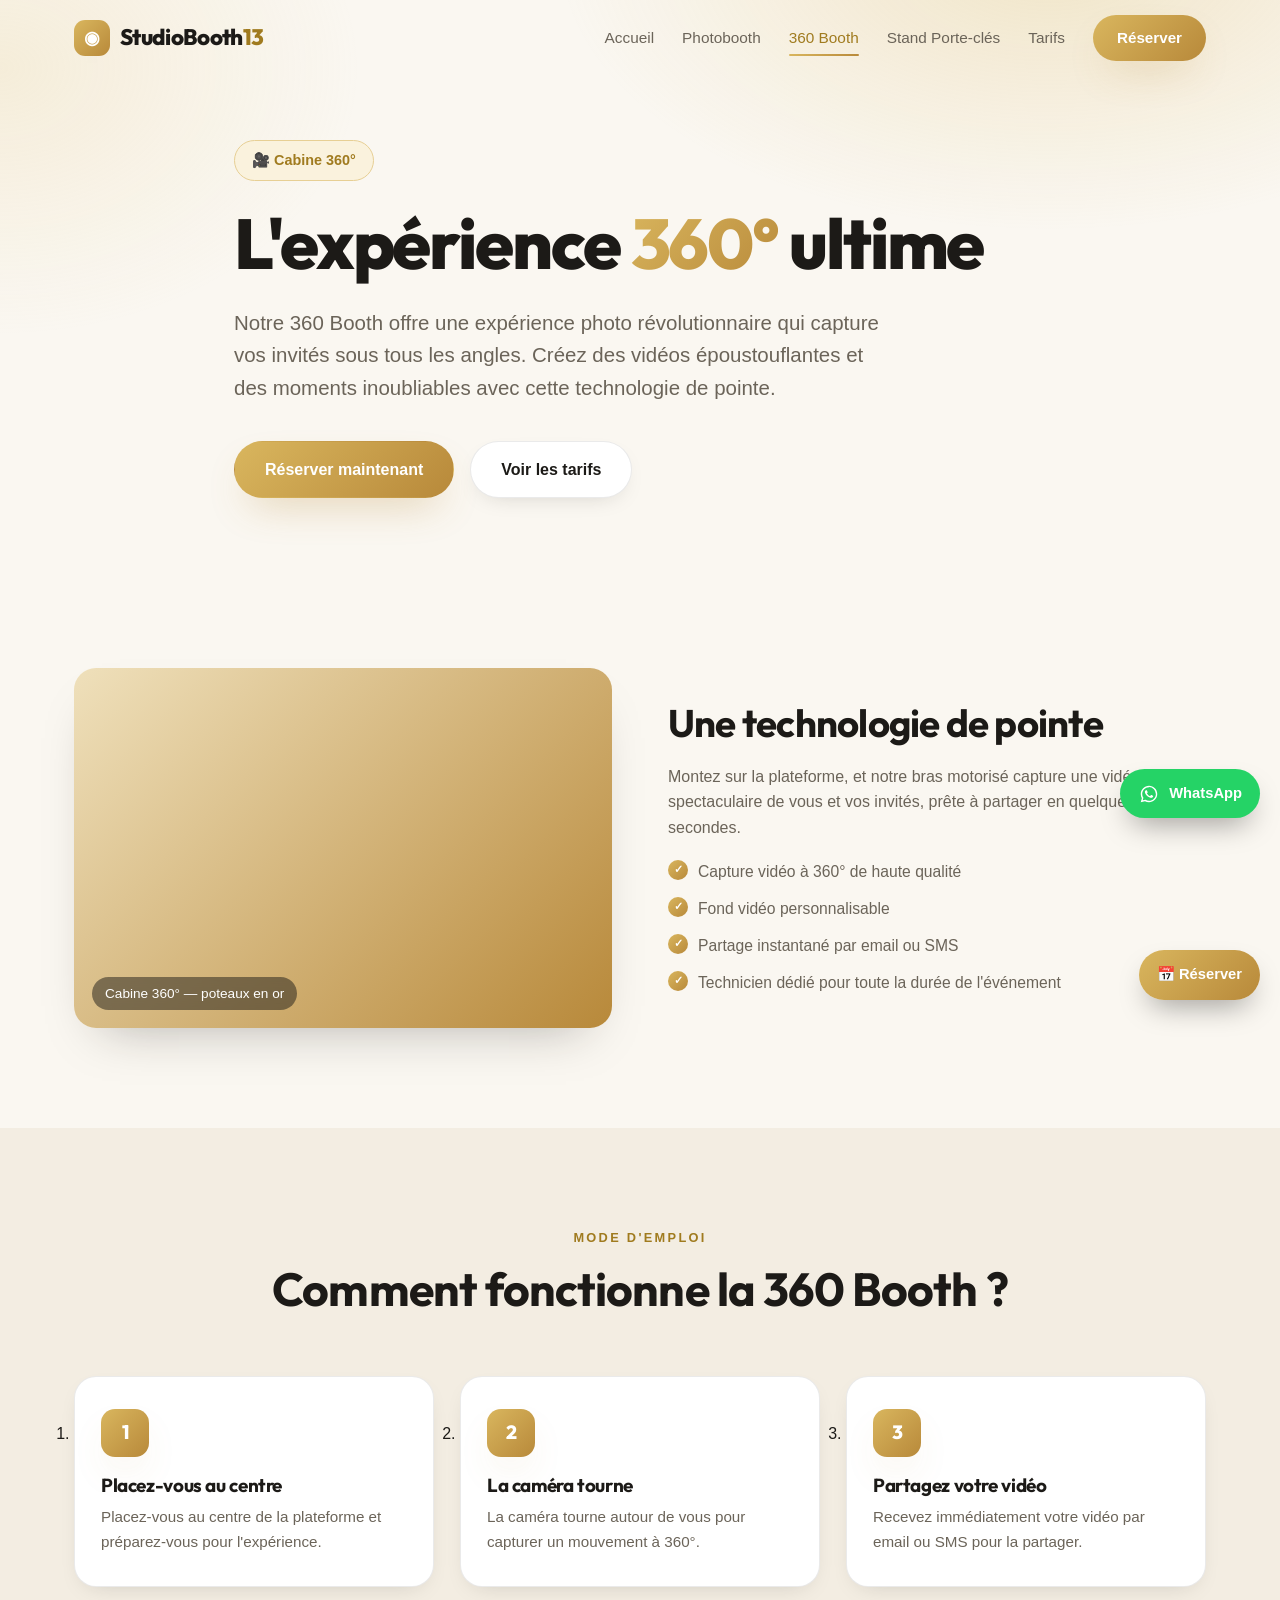
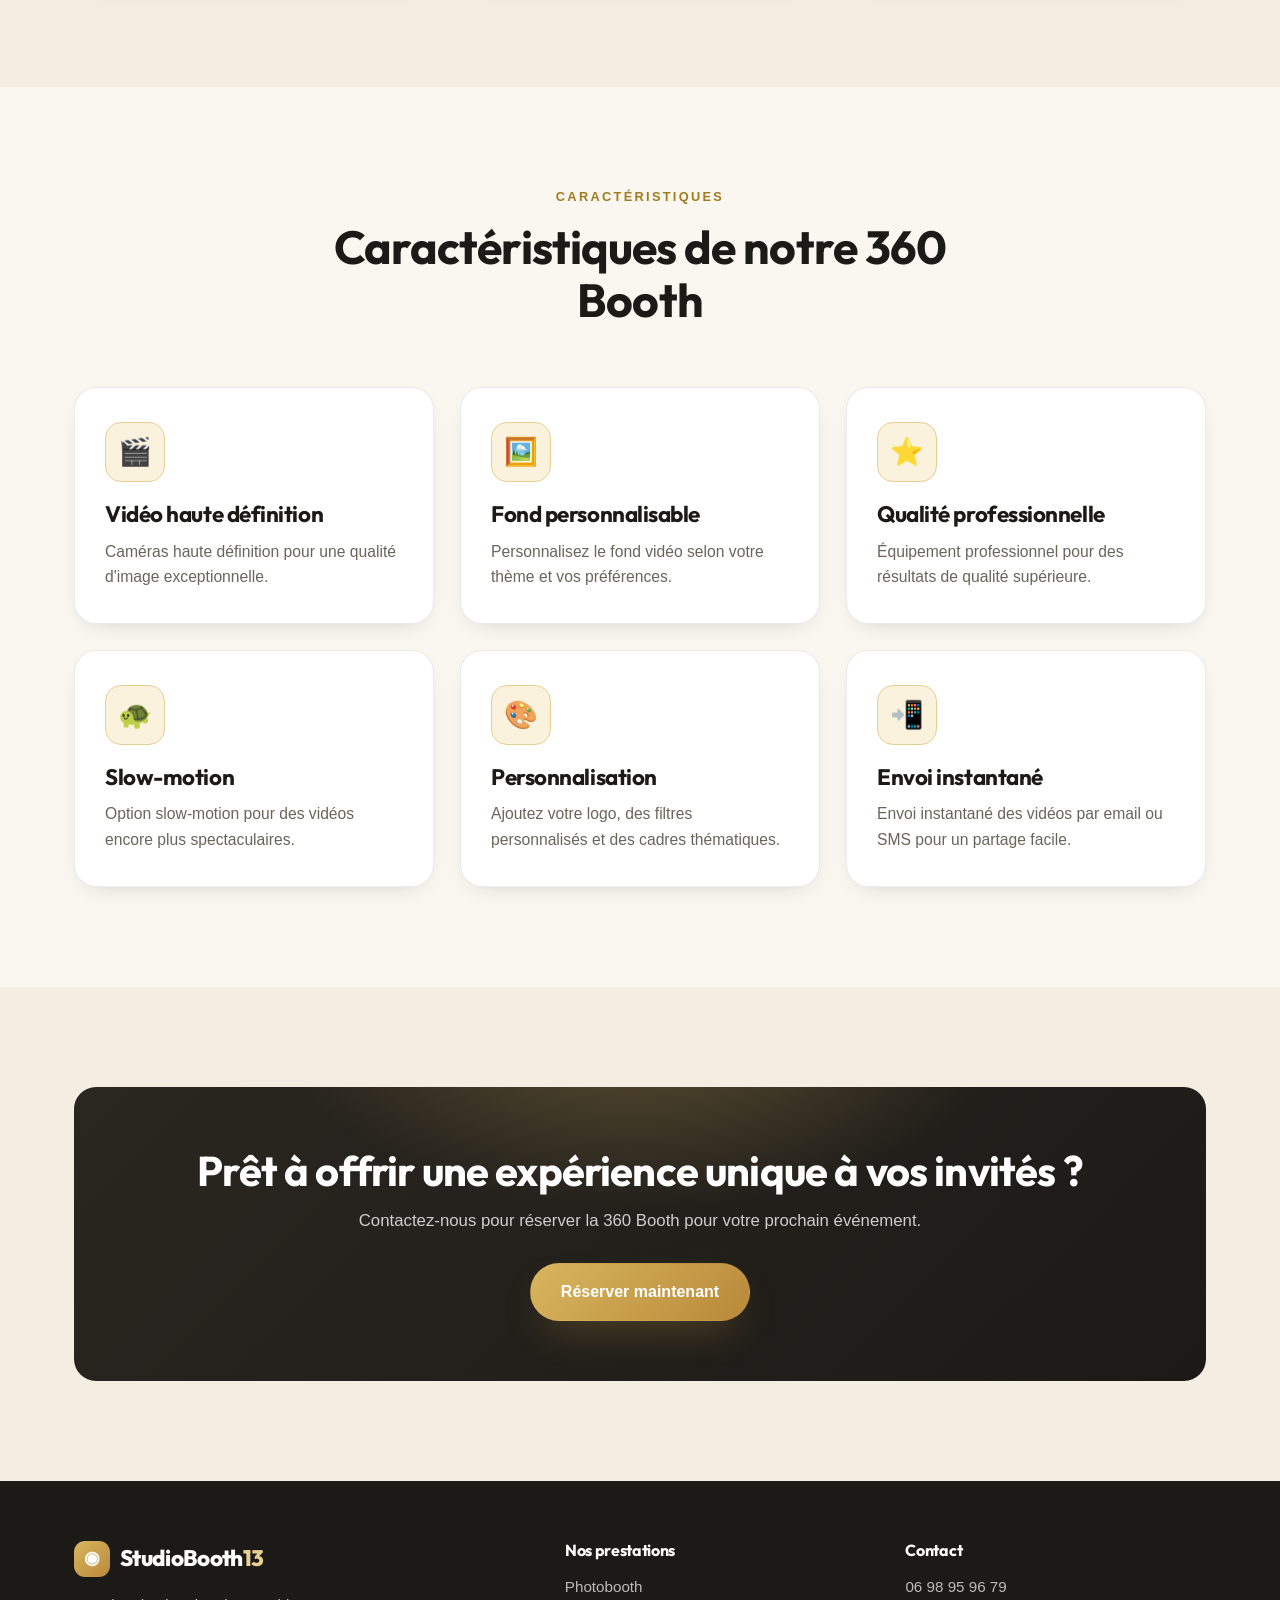
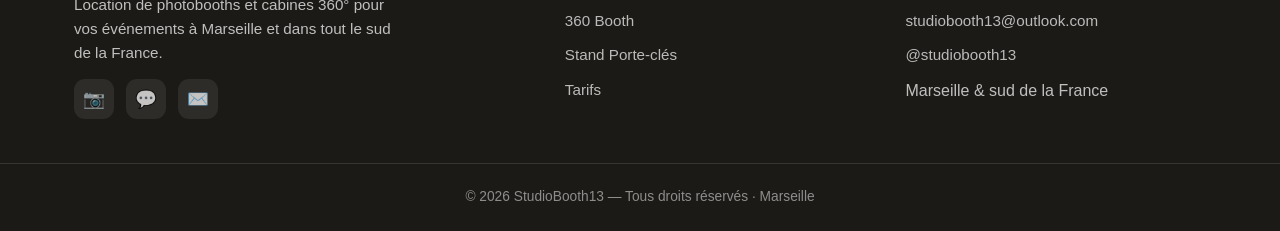
==== cabine-360.html @ 94485d8d "Refonte multi-pages StudioBooth13 (thème doré, 6 pages, WhatsApp flottant)" ====
<!DOCTYPE html>
<html lang="fr">
<head>
  <meta charset="UTF-8" />
  <meta name="viewport" content="width=device-width, initial-scale=1.0" />
  <title>360 Booth — Location cabine 360° à Marseille | StudioBooth13</title>
  <meta name="description" content="Cabine 360° : vidéos haute définition, slow-motion, fond personnalisable et partage instantané par email ou SMS. Animateur dédié. Location à Marseille et dans le sud." />
  <meta name="theme-color" content="#c2982f" />
  <link rel="preconnect" href="https://fonts.googleapis.com" />
  <link rel="preconnect" href="https://fonts.gstatic.com" crossorigin />
  <link href="https://fonts.googleapis.com/css2?family=Outfit:wght@500;600;700;800&display=swap" rel="stylesheet" />
  <link rel="stylesheet" href="styles.css" />
  <link rel="icon" href="data:image/svg+xml,<svg xmlns='http://www.w3.org/2000/svg' viewBox='0 0 100 100'><text y='.9em' font-size='90'>📸</text></svg>" />
</head>
<body>
  <header class="header" id="header">
    <div class="container header__inner">
      <a href="index.html" class="brand" aria-label="StudioBooth13 accueil">
        <span class="brand__mark">◉</span>
        <span class="brand__name">StudioBooth<b>13</b></span>
      </a>
      <nav class="nav" id="nav">
        <a href="index.html" class="nav__link">Accueil</a>
        <a href="photobooth.html" class="nav__link">Photobooth</a>
        <a href="cabine-360.html" class="nav__link is-active">360 Booth</a>
        <a href="stand-porte-cles.html" class="nav__link">Stand Porte-clés</a>
        <a href="tarifs.html" class="nav__link">Tarifs</a>
        <a href="contact.html" class="nav__cta">Réserver</a>
      </nav>
      <button class="nav__toggle" id="navToggle" aria-label="Ouvrir le menu" aria-expanded="false">
        <span></span><span></span><span></span>
      </button>
    </div>
  </header>

  <!-- HERO -->
  <section class="hero hero--page">
    <div class="container hero__inner">
      <p class="hero__eyebrow">🎥 Cabine 360°</p>
      <h1 class="hero__title">L'expérience <span class="gold-text">360°</span> ultime</h1>
      <p class="hero__subtitle">Notre 360 Booth offre une expérience photo révolutionnaire qui capture vos invités sous tous les angles. Créez des vidéos époustouflantes et des moments inoubliables avec cette technologie de pointe.</p>
      <div class="hero__actions">
        <a href="contact.html" class="btn btn--primary">Réserver maintenant</a>
        <a href="tarifs.html" class="btn btn--ghost">Voir les tarifs</a>
      </div>
    </div>
  </section>

  <!-- SPLIT -->
  <section class="section">
    <div class="container">
      <div class="split">
        <div class="split__visual split__visual--360"><span>Cabine 360° — poteaux en or</span></div>
        <div class="split__content">
          <h2>Une technologie de pointe</h2>
          <p>Montez sur la plateforme, et notre bras motorisé capture une vidéo 360° spectaculaire de vous et vos invités, prête à partager en quelques secondes.</p>
          <ul class="checklist">
            <li>Capture vidéo à 360° de haute qualité</li>
            <li>Fond vidéo personnalisable</li>
            <li>Partage instantané par email ou SMS</li>
            <li>Technicien dédié pour toute la durée de l'événement</li>
          </ul>
        </div>
      </div>
    </div>
  </section>

  <!-- ETAPES -->
  <section class="section section--tint">
    <div class="container">
      <div class="section__head">
        <p class="section__eyebrow">Mode d'emploi</p>
        <h2 class="section__title">Comment fonctionne la 360 Booth ?</h2>
      </div>
      <ol class="steps__list steps__list--3">
        <li class="step">
          <span class="step__num">1</span>
          <h3>Placez-vous au centre</h3>
          <p>Placez-vous au centre de la plateforme et préparez-vous pour l'expérience.</p>
        </li>
        <li class="step">
          <span class="step__num">2</span>
          <h3>La caméra tourne</h3>
          <p>La caméra tourne autour de vous pour capturer un mouvement à 360°.</p>
        </li>
        <li class="step">
          <span class="step__num">3</span>
          <h3>Partagez votre vidéo</h3>
          <p>Recevez immédiatement votre vidéo par email ou SMS pour la partager.</p>
        </li>
      </ol>
    </div>
  </section>

  <!-- CARACTERISTIQUES -->
  <section class="section">
    <div class="container">
      <div class="section__head">
        <p class="section__eyebrow">Caractéristiques</p>
        <h2 class="section__title">Caractéristiques de notre 360 Booth</h2>
      </div>
      <div class="grid grid--3">
        <article class="card">
          <div class="card__icon">🎬</div>
          <h3 class="card__title">Vidéo haute définition</h3>
          <p class="card__text">Caméras haute définition pour une qualité d'image exceptionnelle.</p>
        </article>
        <article class="card">
          <div class="card__icon">🖼️</div>
          <h3 class="card__title">Fond personnalisable</h3>
          <p class="card__text">Personnalisez le fond vidéo selon votre thème et vos préférences.</p>
        </article>
        <article class="card">
          <div class="card__icon">⭐</div>
          <h3 class="card__title">Qualité professionnelle</h3>
          <p class="card__text">Équipement professionnel pour des résultats de qualité supérieure.</p>
        </article>
        <article class="card">
          <div class="card__icon">🐢</div>
          <h3 class="card__title">Slow-motion</h3>
          <p class="card__text">Option slow-motion pour des vidéos encore plus spectaculaires.</p>
        </article>
        <article class="card">
          <div class="card__icon">🎨</div>
          <h3 class="card__title">Personnalisation</h3>
          <p class="card__text">Ajoutez votre logo, des filtres personnalisés et des cadres thématiques.</p>
        </article>
        <article class="card">
          <div class="card__icon">📲</div>
          <h3 class="card__title">Envoi instantané</h3>
          <p class="card__text">Envoi instantané des vidéos par email ou SMS pour un partage facile.</p>
        </article>
      </div>
    </div>
  </section>

  <!-- CTA -->
  <section class="section section--tint">
    <div class="container">
      <div class="cta-band">
        <h2>Prêt à offrir une expérience unique à vos invités ?</h2>
        <p>Contactez-nous pour réserver la 360 Booth pour votre prochain événement.</p>
        <a href="contact.html" class="btn btn--primary">Réserver maintenant</a>
      </div>
    </div>
  </section>

  <!-- FOOTER -->
  <footer class="footer">
    <div class="container footer__inner">
      <div class="footer__brand">
        <a href="index.html" class="brand"><span class="brand__mark">◉</span><span class="brand__name">StudioBooth<b>13</b></span></a>
        <p>Location de photobooths et cabines 360° pour vos événements à Marseille et dans tout le sud de la France.</p>
        <div class="footer__socials">
          <a href="https://instagram.com/studiobooth13" target="_blank" rel="noopener" aria-label="Instagram">📷</a>
          <a href="https://wa.me/33698959679" target="_blank" rel="noopener" aria-label="WhatsApp">💬</a>
          <a href="mailto:studiobooth13@outlook.com" aria-label="Email">✉️</a>
        </div>
      </div>
      <div class="footer__col">
        <h4>Nos prestations</h4>
        <a href="photobooth.html">Photobooth</a>
        <a href="cabine-360.html">360 Booth</a>
        <a href="stand-porte-cles.html">Stand Porte-clés</a>
        <a href="tarifs.html">Tarifs</a>
      </div>
      <div class="footer__col">
        <h4>Contact</h4>
        <a href="tel:+33698959679">06 98 95 96 79</a>
        <a href="mailto:studiobooth13@outlook.com">studiobooth13@outlook.com</a>
        <a href="https://instagram.com/studiobooth13" target="_blank" rel="noopener">@studiobooth13</a>
        <span>Marseille &amp; sud de la France</span>
      </div>
    </div>
    <div class="footer__bottom"><div class="container"><p>© <span id="year"></span> StudioBooth13 — Tous droits réservés · Marseille</p></div></div>
  </footer>

  <div class="floating floating--bottom">
    <a href="https://wa.me/33698959679" target="_blank" rel="noopener" class="fab fab--wa" aria-label="Nous écrire sur WhatsApp">
      <svg class="fab__icon" viewBox="0 0 32 32" fill="currentColor" aria-hidden="true"><path d="M16.04 4C9.4 4 4 9.4 4 16.04c0 2.12.56 4.18 1.6 6L4 28l6.12-1.6a12 12 0 0 0 5.92 1.52h.01C22.68 27.92 28 22.6 28 15.96 28 9.32 22.68 4 16.04 4zm0 21.84h-.01a9.9 9.9 0 0 1-5.04-1.38l-.36-.22-3.74.98 1-3.64-.24-.38a9.86 9.86 0 0 1-1.52-5.26c0-5.48 4.46-9.94 9.96-9.94a9.9 9.9 0 0 1 9.92 9.96c0 5.48-4.46 9.9-9.93 9.9zm5.46-7.4c-.3-.15-1.77-.87-2.04-.97-.27-.1-.47-.15-.67.15-.2.3-.77.97-.94 1.17-.17.2-.35.22-.65.07-.3-.15-1.26-.46-2.4-1.48-.89-.79-1.49-1.77-1.66-2.07-.17-.3-.02-.46.13-.61.13-.13.3-.35.45-.52.15-.17.2-.3.3-.5.1-.2.05-.37-.02-.52-.07-.15-.67-1.62-.92-2.22-.24-.58-.49-.5-.67-.51l-.57-.01c-.2 0-.52.07-.79.37-.27.3-1.04 1.01-1.04 2.48s1.06 2.88 1.21 3.08c.15.2 2.1 3.2 5.08 4.49.71.31 1.26.49 1.69.62.71.23 1.36.2 1.87.12.57-.08 1.77-.72 2.02-1.42.25-.7.25-1.29.17-1.42-.07-.13-.27-.2-.57-.35z"/></svg>
      WhatsApp
    </a>
    <a href="contact.html" class="fab fab--book fab--reveal" aria-label="Réserver">📅 Réserver</a>
  </div>

  <script src="script.js"></script>
</body>
</html>
---- styles.css ----
/* ============================================
   StudioBooth13 — Feuille de style partagée
   Location Photobooth & Cabine 360° à Marseille
   Thème : clair + doré, élégant & festif · SF Pro
   ============================================ */

:root {
  /* Couleurs */
  --bg: #faf7f1;
  --bg-2: #f3ede2;
  --surface: #ffffff;
  --ink: #1c1a17;
  --ink-2: #2e2a24;
  --muted: #6b6459;
  --muted-2: #9a9183;
  --gold: #c2982f;
  --gold-deep: #a07b1f;
  --gold-soft: #e7cf94;
  --gold-pale: #faf2dd;
  --line: rgba(28, 26, 23, 0.09);
  --line-soft: rgba(28, 26, 23, 0.06);

  --grad-gold: linear-gradient(135deg, #d9b65e, #b8893a);
  --grad-gold-soft: linear-gradient(135deg, #f3e2b0, #d9b65e);

  --radius: 22px;
  --radius-sm: 14px;
  --shadow-sm: 0 8px 24px -14px rgba(28, 26, 23, 0.25);
  --shadow: 0 24px 50px -28px rgba(28, 26, 23, 0.35);
  --shadow-gold: 0 18px 40px -16px rgba(184, 137, 58, 0.45);

  --container: 1180px;
  --ease: cubic-bezier(0.2, 0.7, 0.2, 1);

  /* SF Pro en priorité, display géométrique en repli pour la marque/titres */
  --font-body: -apple-system, BlinkMacSystemFont, "SF Pro Text", "SF Pro Display",
    "Segoe UI", Roboto, "Helvetica Neue", Arial, sans-serif;
  --font-display: "SF Pro Display", -apple-system, BlinkMacSystemFont, "Outfit",
    "Segoe UI", Roboto, sans-serif;
}

* { margin: 0; padding: 0; box-sizing: border-box; }
html { scroll-behavior: smooth; scroll-padding-top: 84px; }

body {
  font-family: var(--font-body);
  background: var(--bg);
  color: var(--ink);
  line-height: 1.6;
  -webkit-font-smoothing: antialiased;
  overflow-x: hidden;
}

img { max-width: 100%; display: block; }
a { color: inherit; text-decoration: none; }
ul { list-style: none; }

h1, h2, h3, h4 {
  font-family: var(--font-display);
  line-height: 1.14;
  font-weight: 700;
  letter-spacing: -0.02em;
  color: var(--ink);
}

.container { width: 100%; max-width: var(--container); margin: 0 auto; padding: 0 24px; }
.container--narrow { max-width: 840px; }

.gold-text {
  background: var(--grad-gold);
  -webkit-background-clip: text;
  background-clip: text;
  -webkit-text-fill-color: transparent;
  color: transparent;
}

/* ===== Boutons ===== */
.btn {
  display: inline-flex;
  align-items: center;
  justify-content: center;
  gap: 9px;
  padding: 15px 30px;
  border-radius: 999px;
  font-family: var(--font-body);
  font-weight: 600;
  font-size: 1rem;
  cursor: pointer;
  border: 1px solid transparent;
  transition: transform 0.25s var(--ease), box-shadow 0.25s var(--ease), background 0.25s, color 0.25s;
  white-space: nowrap;
}
.btn--primary { background: var(--grad-gold); color: #fff; box-shadow: var(--shadow-gold); }
.btn--primary:hover { transform: translateY(-3px); box-shadow: 0 22px 46px -16px rgba(184, 137, 58, 0.6); }
.btn--ghost { background: var(--surface); color: var(--ink); border-color: var(--line); box-shadow: var(--shadow-sm); }
.btn--ghost:hover { transform: translateY(-3px); border-color: var(--gold-soft); }
.btn--light { background: rgba(255, 255, 255, 0.15); color: #fff; border-color: rgba(255, 255, 255, 0.4); }
.btn--light:hover { background: rgba(255, 255, 255, 0.25); transform: translateY(-3px); }
.btn--block { width: 100%; }

/* ===== Header ===== */
.header {
  position: fixed;
  top: 0; left: 0; right: 0;
  z-index: 100;
  transition: background 0.3s, box-shadow 0.3s, border-color 0.3s;
  border-bottom: 1px solid transparent;
}
.header.is-scrolled {
  background: rgba(250, 247, 241, 0.85);
  backdrop-filter: blur(14px);
  border-bottom-color: var(--line);
  box-shadow: var(--shadow-sm);
}
.header__inner { display: flex; align-items: center; justify-content: space-between; height: 76px; gap: 20px; }

.brand { display: inline-flex; align-items: center; gap: 10px; font-family: var(--font-display); font-size: 1.4rem; font-weight: 800; letter-spacing: -0.03em; }
.brand__mark {
  width: 36px; height: 36px;
  display: grid; place-items: center;
  border-radius: 11px;
  background: var(--grad-gold);
  color: #fff;
  font-size: 1.1rem;
  box-shadow: var(--shadow-gold);
}
.brand__name { color: var(--ink); }
.brand__name b { color: var(--gold-deep); font-weight: 800; }

.nav { display: flex; align-items: center; gap: 28px; }
.nav__link { color: var(--muted); font-weight: 500; font-size: 0.96rem; transition: color 0.2s; position: relative; }
.nav__link:hover { color: var(--ink); }
.nav__link.is-active { color: var(--gold-deep); }
.nav__link.is-active::after {
  content: ""; position: absolute; left: 0; right: 0; bottom: -6px; height: 2px;
  background: var(--grad-gold); border-radius: 2px;
}
.nav__cta {
  background: var(--grad-gold);
  color: #fff;
  padding: 11px 24px;
  border-radius: 999px;
  font-weight: 600;
  font-size: 0.95rem;
  box-shadow: var(--shadow-gold);
  transition: transform 0.2s var(--ease);
}
.nav__cta:hover { transform: translateY(-2px); }

.nav__toggle { display: none; flex-direction: column; gap: 5px; background: none; border: none; cursor: pointer; padding: 8px; }
.nav__toggle span { width: 26px; height: 2px; background: var(--ink); border-radius: 2px; transition: 0.3s; }
.nav__toggle.is-open span:nth-child(1) { transform: translateY(7px) rotate(45deg); }
.nav__toggle.is-open span:nth-child(2) { opacity: 0; }
.nav__toggle.is-open span:nth-child(3) { transform: translateY(-7px) rotate(-45deg); }

/* ===== Hero ===== */
.hero {
  position: relative;
  padding: 150px 0 90px;
  background:
    radial-gradient(820px 460px at 82% -8%, rgba(217, 182, 94, 0.28), transparent 60%),
    radial-gradient(620px 460px at 0% 12%, rgba(231, 207, 148, 0.25), transparent 58%),
    linear-gradient(180deg, var(--bg), var(--bg));
  overflow: hidden;
}
.hero--page { padding: 140px 0 70px; }
.hero__inner { position: relative; z-index: 2; max-width: 860px; }
.hero--center .hero__inner { margin: 0 auto; text-align: center; }
.hero__eyebrow {
  display: inline-block;
  font-weight: 600;
  color: var(--gold-deep);
  background: var(--gold-pale);
  border: 1px solid var(--gold-soft);
  padding: 8px 17px;
  border-radius: 999px;
  font-size: 0.9rem;
  margin-bottom: 24px;
}
.hero__title {
  font-family: var(--font-display);
  font-size: clamp(2.5rem, 6vw, 4.4rem);
  font-weight: 800;
  line-height: 1.08;
  letter-spacing: -0.03em;
  margin-bottom: 22px;
  padding-bottom: 0.05em;
}
.hero__subtitle { font-size: clamp(1.05rem, 1.6vw, 1.28rem); color: var(--muted); max-width: 660px; margin-bottom: 36px; }
.hero--center .hero__subtitle { margin-inline: auto; }
.hero__actions { display: flex; flex-wrap: wrap; gap: 16px; }
.hero--center .hero__actions { justify-content: center; }
.hero__stats { display: flex; flex-wrap: wrap; gap: 44px; margin-top: 54px; }
.hero--center .hero__stats { justify-content: center; }
.hero__stats li { display: flex; flex-direction: column; }
.hero__stats strong { font-family: var(--font-display); font-size: clamp(1.7rem, 3vw, 2.4rem); font-weight: 800; color: var(--gold-deep); }
.hero__stats span { color: var(--muted-2); font-size: 0.9rem; }

/* ===== Bandeau confiance ===== */
.trust { background: var(--surface); border-top: 1px solid var(--line); border-bottom: 1px solid var(--line); padding: 22px 0; }
.trust__inner { display: flex; flex-wrap: wrap; align-items: center; justify-content: center; gap: 22px; color: var(--muted); font-weight: 500; font-size: 0.95rem; }
.trust__item:first-child { color: var(--gold-deep); font-weight: 600; }
.trust__sep { width: 5px; height: 5px; border-radius: 50%; background: var(--gold-soft); }

/* ===== Sections ===== */
.section { padding: 100px 0; }
.section--tint { background: var(--bg-2); }
.section--surface { background: var(--surface); }
.section__head { text-align: center; max-width: 740px; margin: 0 auto 60px; }
.section__head--left { text-align: left; margin-left: 0; }
.section__eyebrow { text-transform: uppercase; letter-spacing: 0.18em; font-size: 0.8rem; font-weight: 700; color: var(--gold-deep); margin-bottom: 14px; }
.section__title { font-size: clamp(1.9rem, 4vw, 2.9rem); margin-bottom: 16px; }
.section__lead { color: var(--muted); font-size: 1.08rem; }

/* ===== Grilles de cartes ===== */
.grid { display: grid; gap: 26px; }
.grid--2 { grid-template-columns: repeat(2, 1fr); }
.grid--3 { grid-template-columns: repeat(3, 1fr); }
.grid--4 { grid-template-columns: repeat(4, 1fr); }

.card {
  position: relative;
  background: var(--surface);
  border: 1px solid var(--line);
  border-radius: var(--radius);
  padding: 34px 30px;
  box-shadow: var(--shadow-sm);
  transition: transform 0.35s var(--ease), box-shadow 0.35s, border-color 0.35s;
}
.card:hover { transform: translateY(-8px); box-shadow: var(--shadow); border-color: var(--gold-soft); }
.card--featured { border-color: var(--gold-soft); box-shadow: var(--shadow-gold); }
.card__badge {
  position: absolute; top: -13px; left: 50%; transform: translateX(-50%);
  background: var(--grad-gold); color: #fff; font-size: 0.78rem; font-weight: 700;
  padding: 6px 16px; border-radius: 999px; white-space: nowrap;
}
.card__icon {
  width: 60px; height: 60px; display: grid; place-items: center; font-size: 1.7rem;
  background: var(--gold-pale); border: 1px solid var(--gold-soft); border-radius: 16px; margin-bottom: 20px;
}
.card__title { font-size: 1.4rem; margin-bottom: 11px; }
.card__text { color: var(--muted); font-size: 0.98rem; }

/* visuel produit (placeholder dégradé) */
.product__img { height: 210px; border-radius: var(--radius-sm); margin-bottom: 22px; position: relative; overflow: hidden; display: flex; align-items: flex-end; padding: 16px; }
.product__img span { position: relative; z-index: 2; background: rgba(28,26,23,0.5); color: #fff; font-size: 0.85rem; padding: 5px 12px; border-radius: 999px; backdrop-filter: blur(4px); }
.product__img--1 { background: linear-gradient(135deg, #e7cf94, #c2982f); }
.product__img--2 { background: linear-gradient(135deg, #d8c2a0, #8a6f4a); }
.product__img--3 { background: linear-gradient(135deg, #f0d9a0, #b8893a); }

/* ===== Liste à puces dorées ===== */
.checklist { display: grid; gap: 12px; }
.checklist li { position: relative; padding-left: 30px; color: var(--muted); font-size: 0.98rem; }
.checklist li::before {
  content: "✓"; position: absolute; left: 0; top: 1px;
  width: 20px; height: 20px; display: grid; place-items: center;
  background: var(--grad-gold); color: #fff; border-radius: 50%; font-size: 0.7rem; font-weight: 700;
}

/* ===== Split (texte + visuel) ===== */
.split { display: grid; grid-template-columns: 1fr 1fr; gap: 56px; align-items: center; }
.split__visual { height: 100%; min-height: 360px; border-radius: var(--radius); position: relative; overflow: hidden; box-shadow: var(--shadow); }
.split__visual span { position: absolute; bottom: 18px; left: 18px; z-index: 2; background: rgba(28,26,23,0.5); color: #fff; font-size: 0.85rem; padding: 6px 13px; border-radius: 999px; backdrop-filter: blur(4px); }
.split__visual--wood { background: linear-gradient(135deg, #d8c2a0, #8a6f4a); }
.split__visual--gold { background: linear-gradient(135deg, #f0d9a0, #b8893a); }
.split__visual--360 { background: linear-gradient(135deg, #efe0bb, #b8893a); }
.split__visual--keys { background: linear-gradient(135deg, #e7cf94, #a07b1f); }
.split h2 { font-size: clamp(1.7rem, 3.4vw, 2.4rem); margin-bottom: 18px; }
.split p { color: var(--muted); margin-bottom: 18px; }

/* ===== Étapes ===== */
.steps__list { display: grid; gap: 26px; counter-reset: step; }
.steps__list--3 { grid-template-columns: repeat(3, 1fr); }
.steps__list--4 { grid-template-columns: repeat(4, 1fr); }
.step { background: var(--surface); border: 1px solid var(--line); border-radius: var(--radius); padding: 32px 26px; box-shadow: var(--shadow-sm); transition: transform 0.3s var(--ease); }
.step:hover { transform: translateY(-6px); }
.step__num { display: grid; place-items: center; width: 48px; height: 48px; border-radius: 14px; background: var(--grad-gold); color: #fff; font-family: var(--font-display); font-weight: 800; font-size: 1.2rem; margin-bottom: 18px; box-shadow: var(--shadow-gold); }
.step h3 { font-size: 1.18rem; margin-bottom: 9px; }
.step p { color: var(--muted); font-size: 0.95rem; }

/* ===== Galerie ===== */
.gallery__grid { display: grid; grid-template-columns: repeat(3, 1fr); grid-auto-rows: 200px; gap: 18px; }
.gallery__item { border-radius: var(--radius-sm); position: relative; overflow: hidden; border: 1px solid var(--line); display: flex; align-items: flex-end; padding: 16px; box-shadow: var(--shadow-sm); transition: transform 0.4s var(--ease); }
.gallery__item span { position: relative; z-index: 2; font-weight: 500; font-size: 0.9rem; color: #fff; background: rgba(28,26,23,0.5); padding: 6px 12px; border-radius: 999px; backdrop-filter: blur(4px); }
.gallery__item::before { content: ""; position: absolute; inset: 0; transition: transform 0.6s var(--ease); }
.gallery__item:hover::before { transform: scale(1.08); }
.gallery__item:hover { transform: translateY(-4px); }
.gallery__item--1::before { background: linear-gradient(135deg, #e7cf94, #b8893a); }
.gallery__item--2 { grid-row: span 2; }
.gallery__item--2::before { background: linear-gradient(160deg, #d8c2a0, #8a6f4a); }
.gallery__item--3::before { background: linear-gradient(135deg, #f0d9a0, #c2982f); }
.gallery__item--4::before { background: linear-gradient(135deg, #efe0bb, #a07b1f); }
.gallery__item--5 { grid-column: span 2; }
.gallery__item--5::before { background: linear-gradient(120deg, #e7cf94, #8a6f4a); }
.gallery__item--6::before { background: linear-gradient(135deg, #f3e2b0, #b8893a); }
.gallery__cta { text-align: center; margin-top: 36px; }

/* ===== Témoignages ===== */
.testimonial { background: var(--surface); border: 1px solid var(--line); border-radius: var(--radius); padding: 30px 28px; box-shadow: var(--shadow-sm); }
.testimonial__stars { color: var(--gold); letter-spacing: 0.15em; margin-bottom: 14px; }
.testimonial blockquote { font-size: 1.01rem; margin-bottom: 16px; color: var(--ink-2); }
.testimonial figcaption { color: var(--gold-deep); font-weight: 600; font-size: 0.92rem; }

/* ===== Tarifs ===== */
.pricing-group { margin-bottom: 70px; }
.pricing-group:last-child { margin-bottom: 0; }
.pricing-group__head { max-width: 760px; margin: 0 auto 34px; text-align: center; }
.pricing-group__head h3 { font-size: clamp(1.5rem, 3vw, 2rem); margin-bottom: 10px; }
.pricing-group__head p { color: var(--muted); }
.plan { background: var(--surface); border: 1px solid var(--line); border-radius: var(--radius); padding: 36px 30px; display: flex; flex-direction: column; position: relative; box-shadow: var(--shadow-sm); transition: transform 0.35s var(--ease), box-shadow 0.35s; }
.plan:hover { transform: translateY(-6px); box-shadow: var(--shadow); }
.plan--featured { border-color: var(--gold-soft); box-shadow: var(--shadow-gold); }
.plan__badge { position: absolute; top: -13px; left: 50%; transform: translateX(-50%); background: var(--grad-gold); color: #fff; font-size: 0.78rem; font-weight: 700; padding: 6px 16px; border-radius: 999px; white-space: nowrap; }
.plan__name { font-size: 1.3rem; margin-bottom: 12px; }
.plan__detail { color: var(--muted); font-size: 0.92rem; margin-bottom: 14px; }
.plan__price { display: flex; align-items: baseline; gap: 10px; margin-bottom: 22px; flex-wrap: wrap; }
.plan__price strong { font-family: var(--font-display); font-size: 2.4rem; font-weight: 800; color: var(--gold-deep); }
.plan__price del { color: var(--muted-2); font-size: 1.2rem; }
.plan__features { display: grid; gap: 11px; margin-bottom: 28px; flex-grow: 1; }
.plan__features li { position: relative; padding-left: 26px; color: var(--muted); font-size: 0.93rem; }
.plan__features li::before { content: "✓"; position: absolute; left: 0; color: var(--gold); font-weight: 800; }

/* tableau tarifs */
.price-table-wrap { overflow-x: auto; border-radius: var(--radius); border: 1px solid var(--line); box-shadow: var(--shadow-sm); background: var(--surface); }
.price-table { width: 100%; border-collapse: collapse; min-width: 600px; }
.price-table th, .price-table td { padding: 16px 20px; text-align: left; border-bottom: 1px solid var(--line-soft); }
.price-table thead th { background: var(--gold-pale); font-family: var(--font-display); font-size: 0.9rem; color: var(--ink); letter-spacing: 0.02em; }
.price-table tbody tr:last-child td { border-bottom: none; }
.price-table td:first-child { font-weight: 600; color: var(--ink); }
.price-table .price-cell strong { color: var(--gold-deep); font-size: 1.15rem; font-family: var(--font-display); }
.price-table .price-cell del { color: var(--muted-2); margin-right: 8px; }

/* options / suppléments */
.options-grid { display: grid; grid-template-columns: repeat(3, 1fr); gap: 18px; }
.option { background: var(--surface); border: 1px solid var(--line); border-radius: var(--radius-sm); padding: 22px 24px; box-shadow: var(--shadow-sm); }
.option__price { font-family: var(--font-display); color: var(--gold-deep); font-weight: 800; font-size: 1.3rem; }
.option h4 { font-size: 1.05rem; margin: 4px 0 6px; }
.option p { color: var(--muted); font-size: 0.9rem; }

.included-banner { background: var(--gold-pale); border: 1px solid var(--gold-soft); border-radius: var(--radius); padding: 30px 34px; margin-bottom: 56px; }
.included-banner h3 { font-size: 1.3rem; margin-bottom: 12px; }
.included-banner p { color: var(--muted); margin-bottom: 16px; }
.included-banner .checklist { grid-template-columns: repeat(2, 1fr); }

/* ===== FAQ ===== */
.faq__list { display: grid; gap: 14px; }
.faq__item { background: var(--surface); border: 1px solid var(--line); border-radius: var(--radius-sm); padding: 4px 24px; box-shadow: var(--shadow-sm); transition: border-color 0.3s; }
.faq__item[open] { border-color: var(--gold-soft); }
.faq__item summary { cursor: pointer; list-style: none; font-family: var(--font-display); font-weight: 600; font-size: 1.05rem; padding: 20px 0; display: flex; align-items: center; justify-content: space-between; gap: 16px; }
.faq__item summary::-webkit-details-marker { display: none; }
.faq__item summary::after { content: "+"; font-size: 1.5rem; color: var(--gold-deep); transition: transform 0.3s; font-weight: 400; }
.faq__item[open] summary::after { transform: rotate(45deg); }
.faq__item p { color: var(--muted); padding: 0 0 22px; font-size: 0.98rem; }

/* ===== CTA bandeau ===== */
.cta-band { background: linear-gradient(135deg, #2a2620, #1c1a17); color: #fff; border-radius: var(--radius); padding: 60px 50px; text-align: center; position: relative; overflow: hidden; }
.cta-band::before { content: ""; position: absolute; inset: 0; background: radial-gradient(600px 300px at 50% -20%, rgba(217,182,94,0.3), transparent 60%); }
.cta-band > * { position: relative; z-index: 2; }
.cta-band h2 { color: #fff; font-size: clamp(1.8rem, 4vw, 2.6rem); margin-bottom: 14px; }
.cta-band p { color: rgba(255,255,255,0.78); max-width: 600px; margin: 0 auto 28px; font-size: 1.05rem; }

/* ===== Contact ===== */
.contact__inner { display: grid; grid-template-columns: 0.9fr 1.1fr; gap: 56px; align-items: start; }
.contact__intro { position: sticky; top: 100px; }
.contact__intro .section__title { text-align: left; }
.contact__details { display: grid; gap: 16px; margin-top: 28px; }
.contact__details li { display: flex; align-items: center; gap: 14px; color: var(--muted); font-size: 1rem; }
.contact__details span { font-size: 1.2rem; }
.contact__details a:hover { color: var(--gold-deep); }

.contact__form { background: var(--surface); border: 1px solid var(--line); border-radius: var(--radius); padding: 34px; display: grid; gap: 18px; box-shadow: var(--shadow); }
.field { display: grid; gap: 8px; }
.field-row { display: grid; grid-template-columns: 1fr 1fr; gap: 18px; }
.field label { font-size: 0.88rem; font-weight: 600; color: var(--ink-2); }
.field input, .field select, .field textarea {
  width: 100%; background: var(--bg); border: 1px solid var(--line); border-radius: var(--radius-sm);
  padding: 13px 15px; color: var(--ink); font-family: inherit; font-size: 0.96rem;
  transition: border-color 0.2s, box-shadow 0.2s;
}
.field input::placeholder, .field textarea::placeholder { color: var(--muted-2); }
.field input:focus, .field select:focus, .field textarea:focus { outline: none; border-color: var(--gold); box-shadow: 0 0 0 3px rgba(194, 152, 47, 0.18); }
.field textarea { resize: vertical; }
.field select { appearance: none; cursor: pointer; }
.form__status { font-size: 0.94rem; min-height: 1.2em; text-align: center; }
.form__status.is-success { color: #2e8b57; }
.form__status.is-error { color: #c0392b; }

/* ===== Footer ===== */
.footer { background: var(--ink); color: rgba(255,255,255,0.72); padding-top: 60px; }
.footer__inner { display: grid; grid-template-columns: 1.5fr 1fr 1fr; gap: 40px; padding-bottom: 44px; }
.footer .brand__name { color: #fff; }
.footer .brand__name b { color: var(--gold-soft); }
.footer__brand p { margin-top: 16px; max-width: 320px; font-size: 0.95rem; }
.footer__col h4 { color: #fff; font-size: 1rem; margin-bottom: 16px; }
.footer__col a, .footer__col li { color: rgba(255,255,255,0.7); font-size: 0.95rem; display: block; margin-bottom: 10px; transition: color 0.2s; }
.footer__col a:hover { color: var(--gold-soft); }
.footer__socials { display: flex; gap: 12px; margin-top: 14px; }
.footer__socials a { width: 40px; height: 40px; display: grid; place-items: center; border-radius: 11px; background: rgba(255,255,255,0.08); font-size: 1.1rem; }
.footer__socials a:hover { background: var(--grad-gold); }
.footer__bottom { border-top: 1px solid rgba(255,255,255,0.12); padding: 22px 0; }
.footer__bottom p { color: rgba(255,255,255,0.5); font-size: 0.86rem; text-align: center; }

/* ===== Boutons flottants ===== */
.floating { position: fixed; right: 20px; z-index: 90; display: flex; flex-direction: column; gap: 12px; align-items: flex-end; }
.floating--bottom { bottom: 20px; }
.fab {
  display: inline-flex; align-items: center; gap: 9px;
  padding: 13px 18px; border-radius: 999px; font-weight: 600; font-size: 0.92rem; color: #fff;
  box-shadow: 0 14px 30px -10px rgba(0,0,0,0.4); transition: transform 0.3s var(--ease);
}
.fab:hover { transform: translateY(-3px); }
.fab__icon { width: 22px; height: 22px; flex: none; }
.fab--wa { background: #25d366; }
.fab--book { background: var(--grad-gold); }
.fab--reveal { transform: translateY(120px); }
.fab--reveal.is-visible { transform: translateY(0); }

/* ===== Reveal ===== */
[data-reveal] { opacity: 0; transform: translateY(26px); transition: opacity 0.7s var(--ease), transform 0.7s var(--ease); }
[data-reveal].is-visible { opacity: 1; transform: none; }

/* ===== Responsive ===== */
@media (max-width: 980px) {
  .grid--3, .grid--4 { grid-template-columns: repeat(2, 1fr); }
  .steps__list--3, .steps__list--4 { grid-template-columns: repeat(2, 1fr); }
  .options-grid { grid-template-columns: repeat(2, 1fr); }
  .split { grid-template-columns: 1fr; gap: 36px; }
  .split__visual { min-height: 280px; }
  .contact__inner { grid-template-columns: 1fr; gap: 40px; }
  .contact__intro { position: static; }
  .gallery__grid { grid-template-columns: repeat(2, 1fr); }
  .gallery__item--5 { grid-column: span 2; }
  .footer__inner { grid-template-columns: 1fr 1fr; }
}

@media (max-width: 760px) {
  .nav {
    position: fixed; top: 76px; right: 0; width: min(82vw, 330px); height: calc(100vh - 76px);
    flex-direction: column; align-items: flex-start; gap: 6px; padding: 26px;
    background: var(--surface); border-left: 1px solid var(--line);
    transform: translateX(110%); transition: transform 0.35s var(--ease); box-shadow: var(--shadow);
  }
  .nav.is-open { transform: translateX(0); }
  .nav__link { width: 100%; padding: 13px 0; border-bottom: 1px solid var(--line-soft); }
  .nav__cta { width: 100%; text-align: center; margin-top: 12px; }
  .nav__toggle { display: flex; }
  .section { padding: 70px 0; }
  .grid--2, .grid--3, .grid--4 { grid-template-columns: 1fr; max-width: 440px; margin-inline: auto; }
  .steps__list--3, .steps__list--4 { grid-template-columns: 1fr; max-width: 440px; margin-inline: auto; }
  .options-grid { grid-template-columns: 1fr; }
  .included-banner .checklist { grid-template-columns: 1fr; }
  .field-row { grid-template-columns: 1fr; }
  .hero__stats { gap: 28px; }
  .cta-band { padding: 44px 26px; }
  .footer__inner { grid-template-columns: 1fr; text-align: center; }
  .footer__brand p { margin-inline: auto; }
  .footer__socials { justify-content: center; }
  .gallery__grid { grid-template-columns: 1fr; }
  .gallery__item--2, .gallery__item--5 { grid-column: auto; grid-row: auto; }
}

@media (prefers-reduced-motion: reduce) {
  * { animation: none !important; scroll-behavior: auto; }
  [data-reveal] { opacity: 1; transform: none; }
}
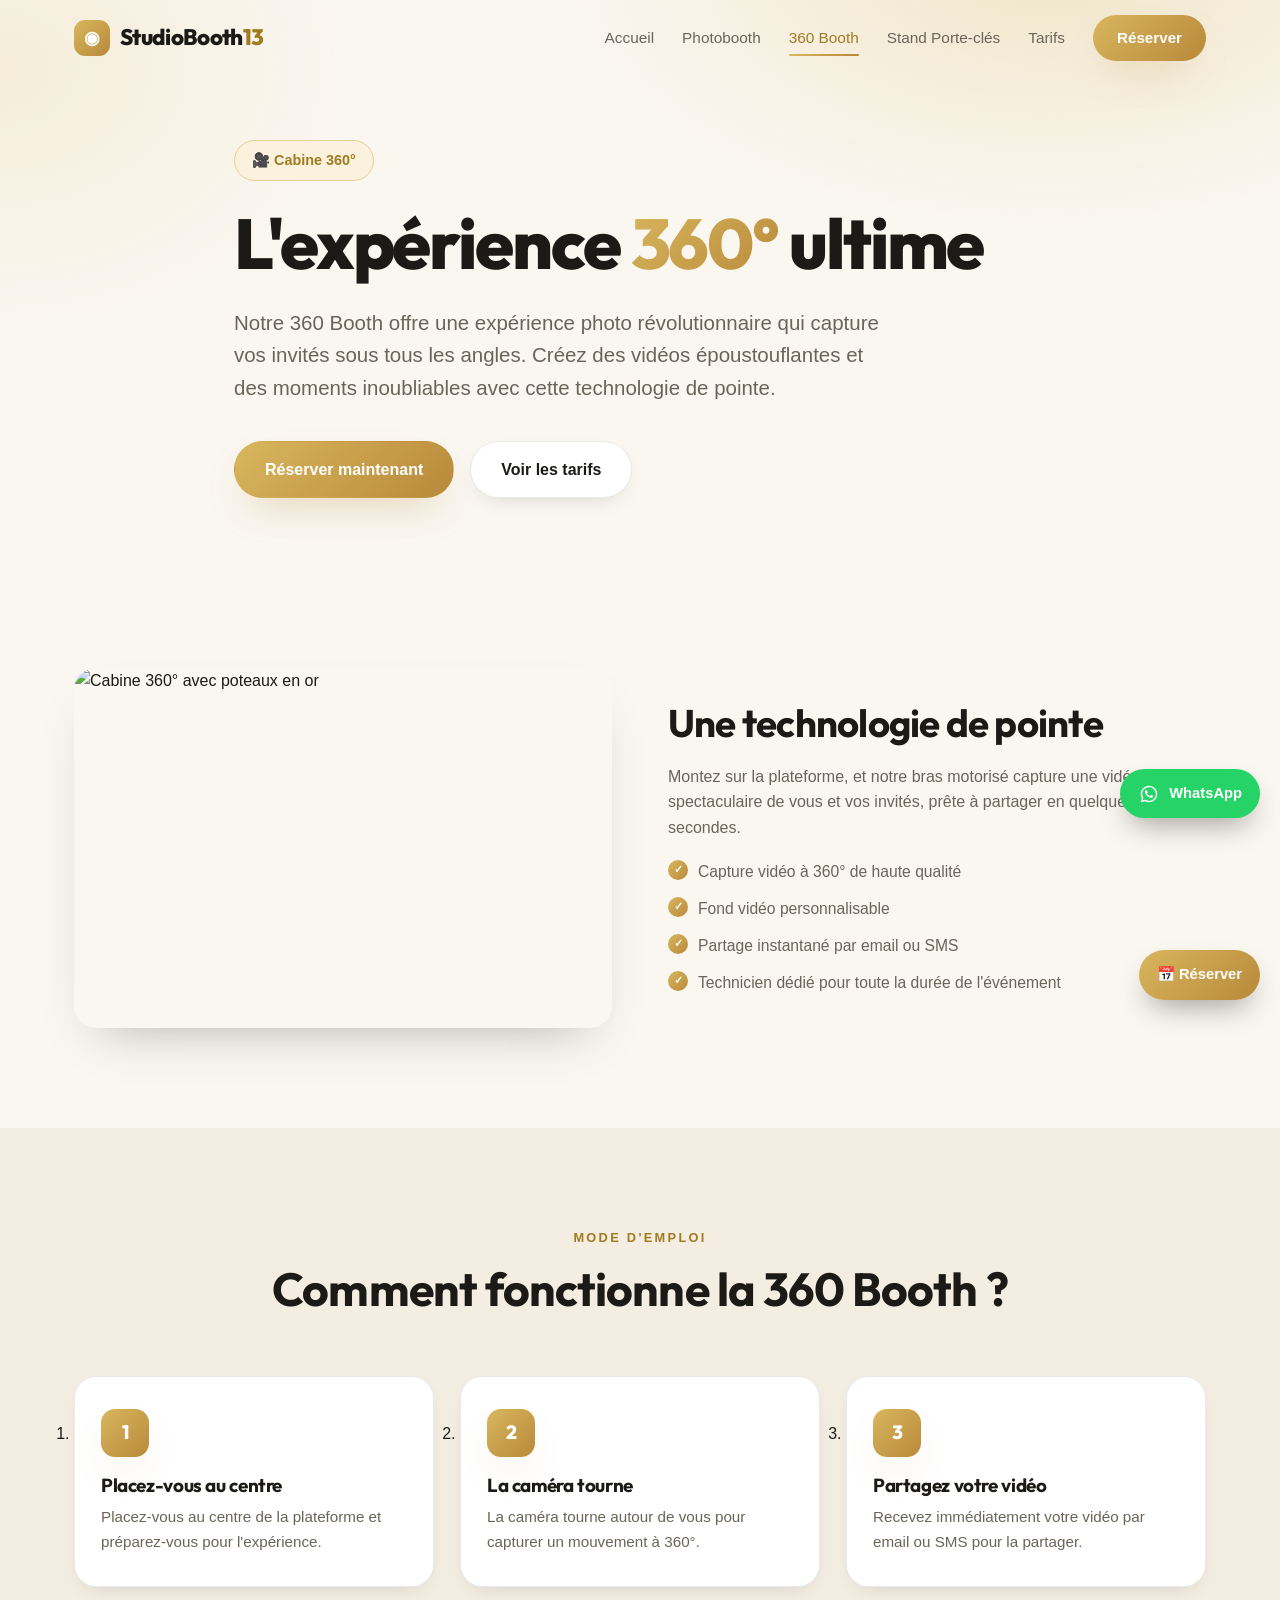
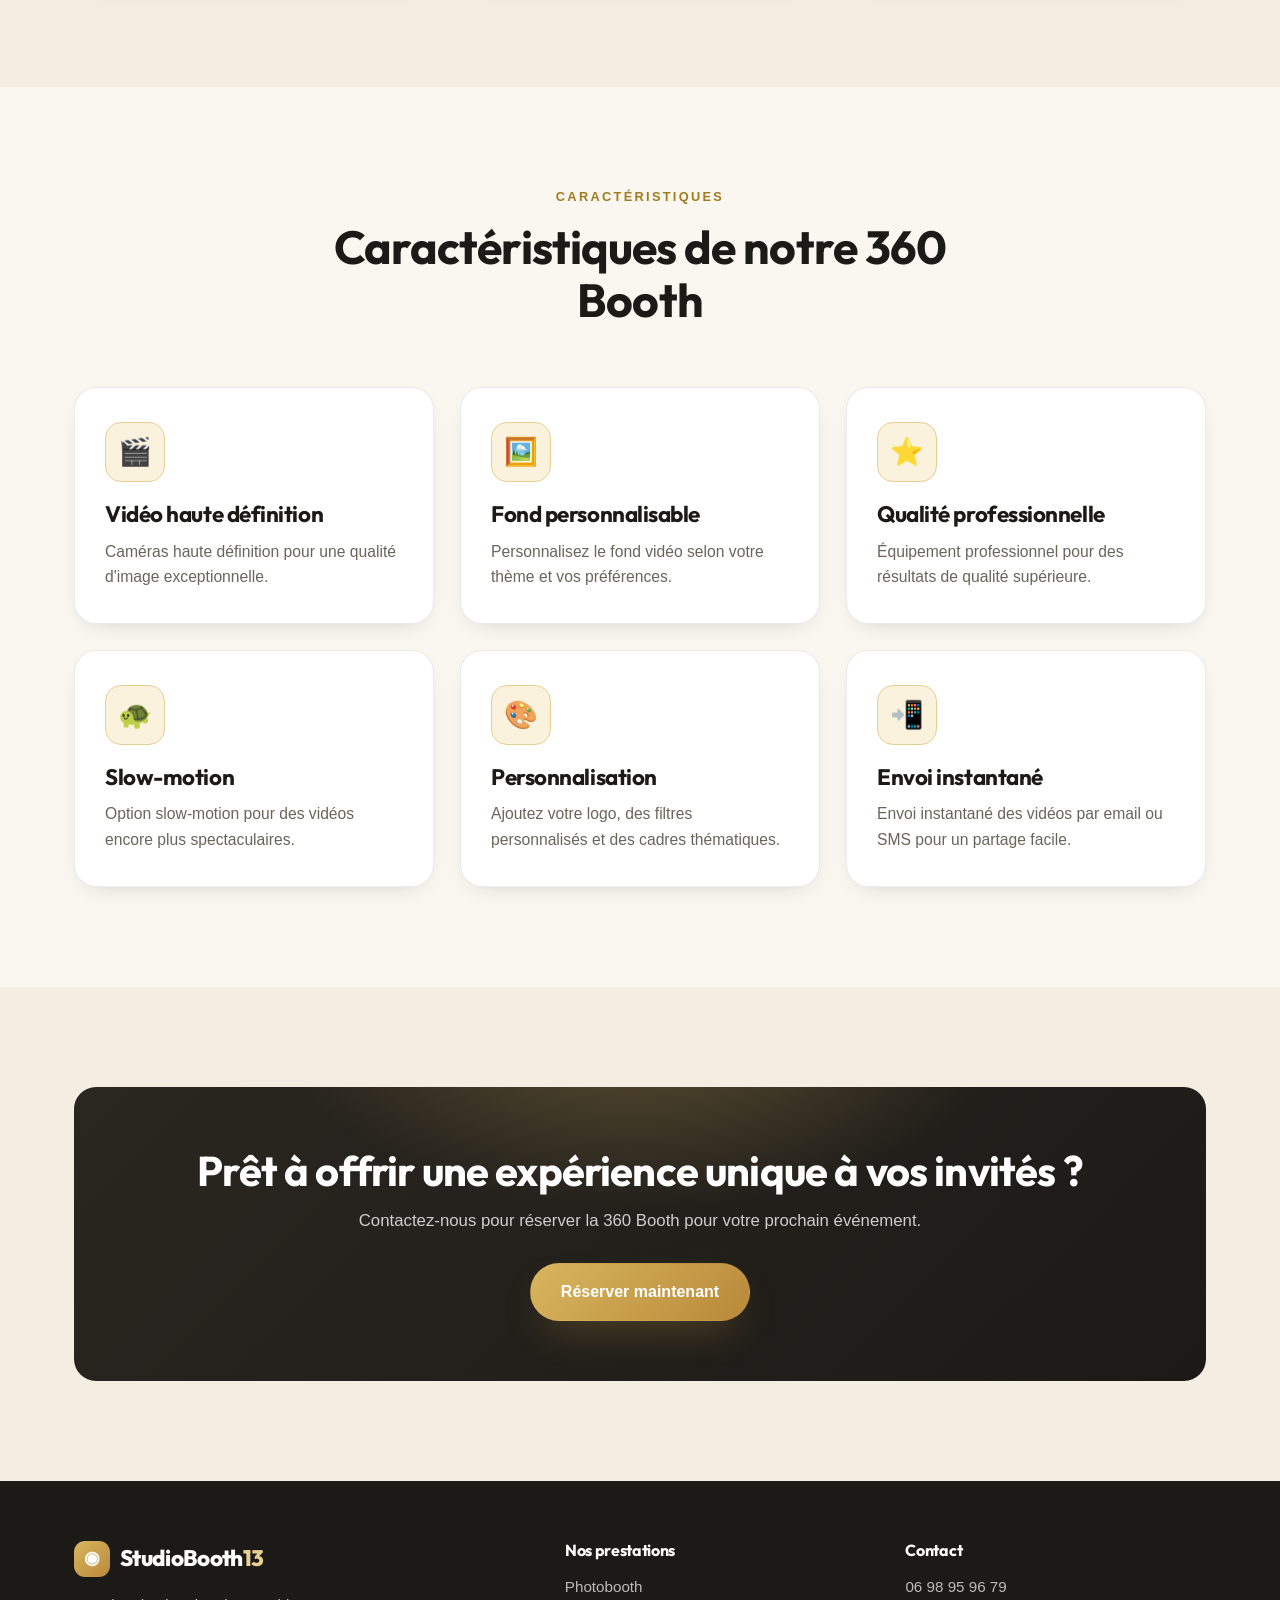
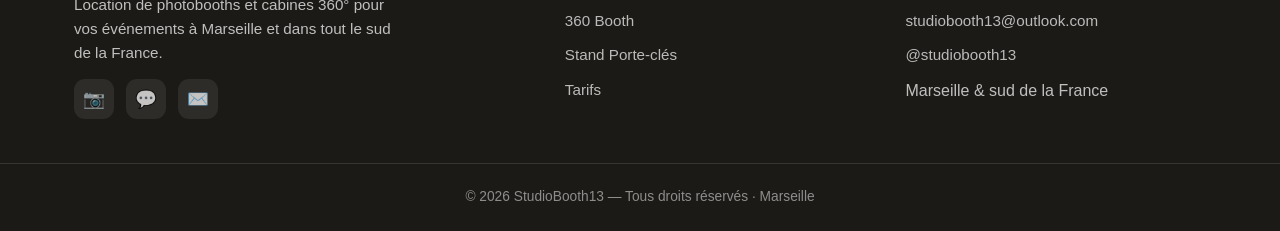
==== commit 977e0429: "Intègre logo (hero + favicon) et photos produits, supprime les espaces photo restants" ====
--- a/cabine-360.html
+++ b/cabine-360.html
@@ -10,7 +10,8 @@
   <link rel="preconnect" href="https://fonts.gstatic.com" crossorigin />
   <link href="https://fonts.googleapis.com/css2?family=Outfit:wght@500;600;700;800&display=swap" rel="stylesheet" />
   <link rel="stylesheet" href="styles.css" />
-  <link rel="icon" href="data:image/svg+xml,<svg xmlns='http://www.w3.org/2000/svg' viewBox='0 0 100 100'><text y='.9em' font-size='90'>📸</text></svg>" />
+  <link rel="icon" href="assets/logo.png" />
+  <link rel="apple-touch-icon" href="assets/logo.png" />
 </head>
 <body>
   <header class="header" id="header">
@@ -50,7 +51,7 @@
   <section class="section">
     <div class="container">
       <div class="split">
-        <div class="split__visual split__visual--360"><span>Cabine 360° — poteaux en or</span></div>
+        <img class="split__photo" src="assets/camera-360.jpg" alt="Cabine 360° avec poteaux en or" loading="lazy" />
         <div class="split__content">
           <h2>Une technologie de pointe</h2>
           <p>Montez sur la plateforme, et notre bras motorisé capture une vidéo 360° spectaculaire de vous et vos invités, prête à partager en quelques secondes.</p>
--- a/styles.css
+++ b/styles.css
@@ -247,6 +247,11 @@
 .product__img--1 { background: linear-gradient(135deg, #e7cf94, #c2982f); }
 .product__img--2 { background: linear-gradient(135deg, #d8c2a0, #8a6f4a); }
 .product__img--3 { background: linear-gradient(135deg, #f0d9a0, #b8893a); }
+
+/* Photos réelles (logo + visuels produits) */
+.hero__logo { height: 96px; width: auto; margin: 0 auto 26px; display: block; }
+.product__photo { width: 100%; height: 210px; object-fit: cover; border-radius: var(--radius-sm); margin-bottom: 22px; border: 1px solid var(--line); display: block; }
+.split__photo { width: 100%; height: 100%; min-height: 360px; object-fit: cover; border-radius: var(--radius); box-shadow: var(--shadow); display: block; }
 
 /* ===== Liste à puces dorées ===== */
 .checklist { display: grid; gap: 12px; }
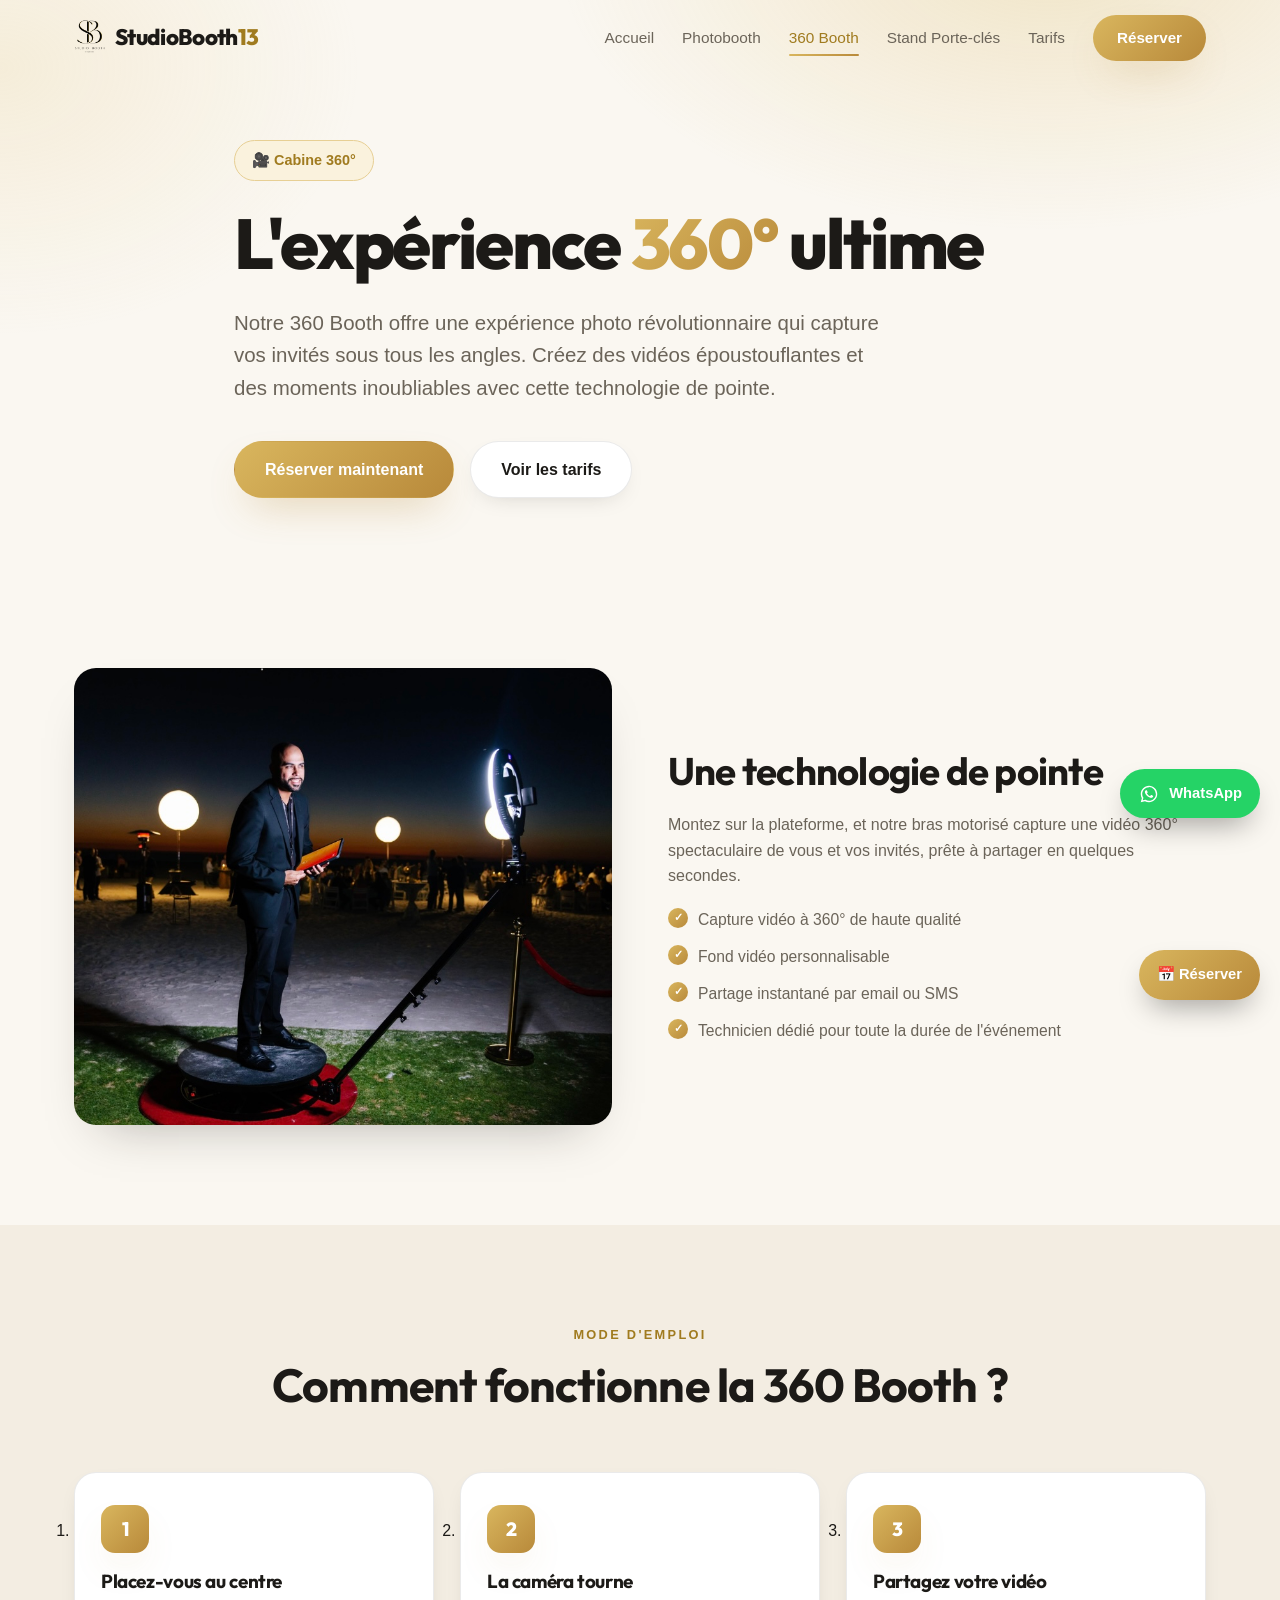
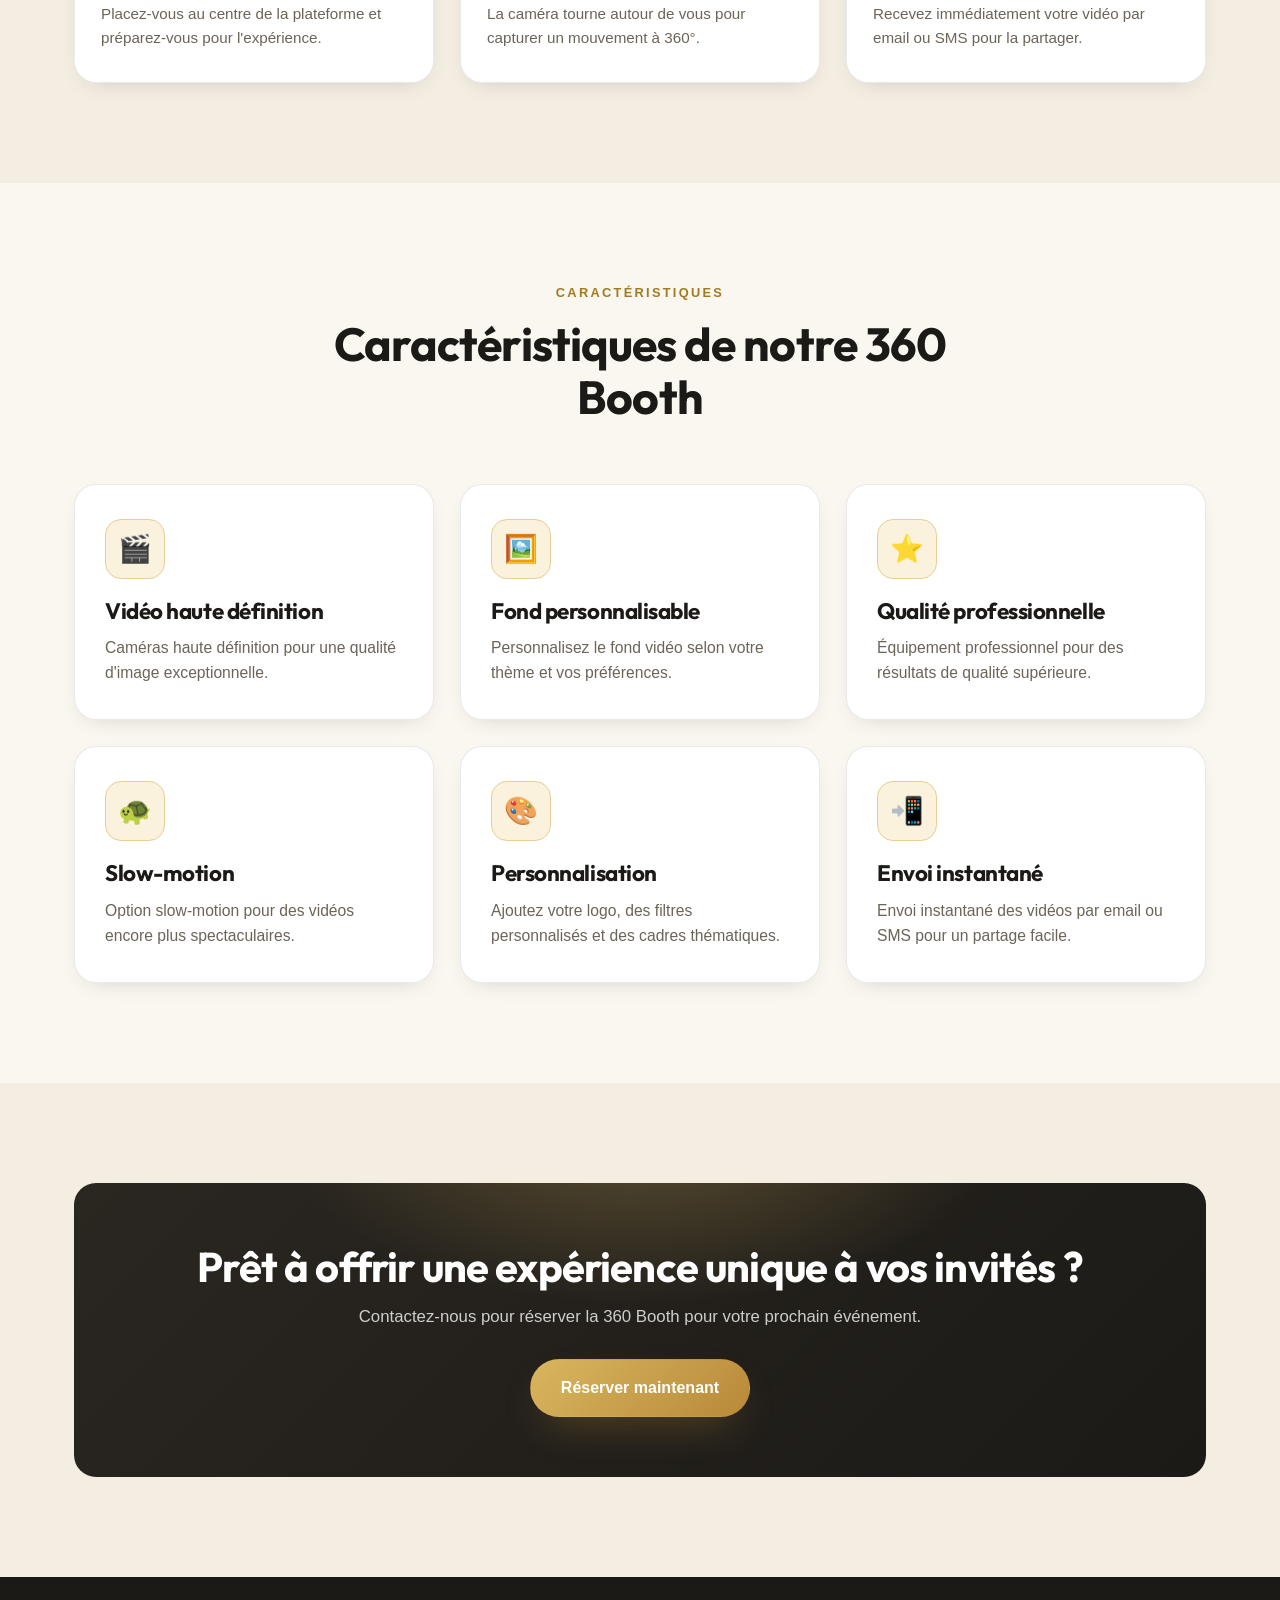
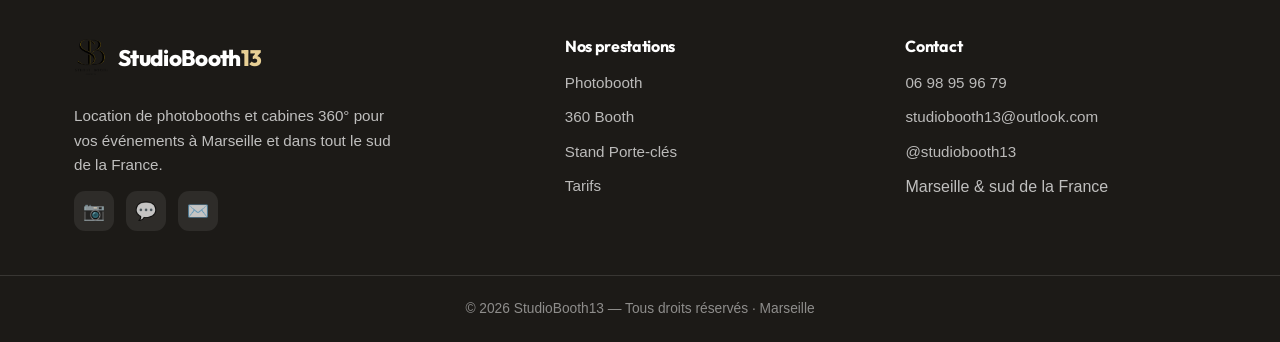
==== commit 87437c9e: "Remplace le pictogramme de marque par le logo dans l'en-tête et le footer" ====
--- a/cabine-360.html
+++ b/cabine-360.html
@@ -17,7 +17,7 @@
   <header class="header" id="header">
     <div class="container header__inner">
       <a href="index.html" class="brand" aria-label="StudioBooth13 accueil">
-        <span class="brand__mark">◉</span>
+        <img src="assets/logo.png" alt="StudioBooth13" class="brand__logo" />
         <span class="brand__name">StudioBooth<b>13</b></span>
       </a>
       <nav class="nav" id="nav">
@@ -150,7 +150,7 @@
   <footer class="footer">
     <div class="container footer__inner">
       <div class="footer__brand">
-        <a href="index.html" class="brand"><span class="brand__mark">◉</span><span class="brand__name">StudioBooth<b>13</b></span></a>
+        <a href="index.html" class="brand"><img src="assets/logo.png" alt="StudioBooth13" class="brand__logo" /><span class="brand__name">StudioBooth<b>13</b></span></a>
         <p>Location de photobooths et cabines 360° pour vos événements à Marseille et dans tout le sud de la France.</p>
         <div class="footer__socials">
           <a href="https://instagram.com/studiobooth13" target="_blank" rel="noopener" aria-label="Instagram">📷</a>
--- a/styles.css
+++ b/styles.css
@@ -115,15 +115,8 @@
 .header__inner { display: flex; align-items: center; justify-content: space-between; height: 76px; gap: 20px; }
 
 .brand { display: inline-flex; align-items: center; gap: 10px; font-family: var(--font-display); font-size: 1.4rem; font-weight: 800; letter-spacing: -0.03em; }
-.brand__mark {
-  width: 36px; height: 36px;
-  display: grid; place-items: center;
-  border-radius: 11px;
-  background: var(--grad-gold);
-  color: #fff;
-  font-size: 1.1rem;
-  box-shadow: var(--shadow-gold);
-}
+.brand__logo { height: 40px; width: auto; display: block; }
+.footer .brand__logo { height: 44px; }
 .brand__name { color: var(--ink); }
 .brand__name b { color: var(--gold-deep); font-weight: 800; }
 
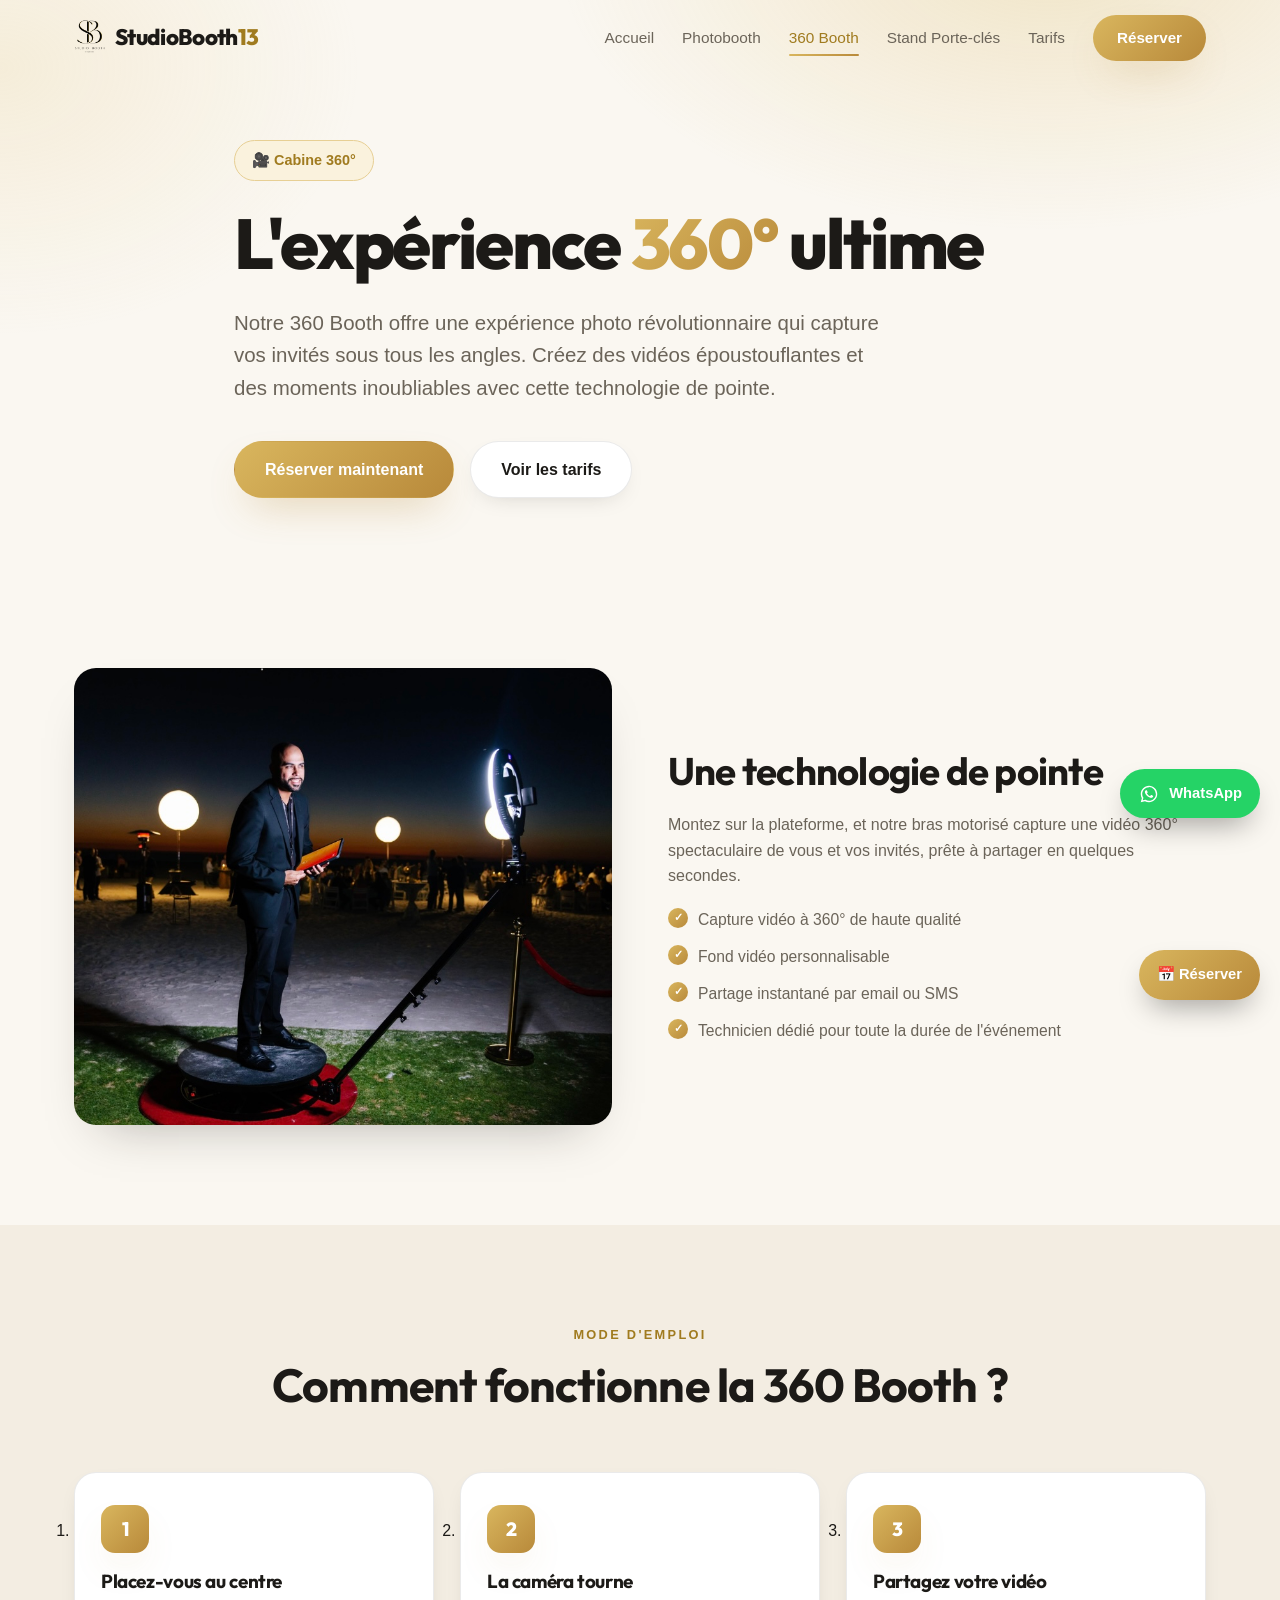
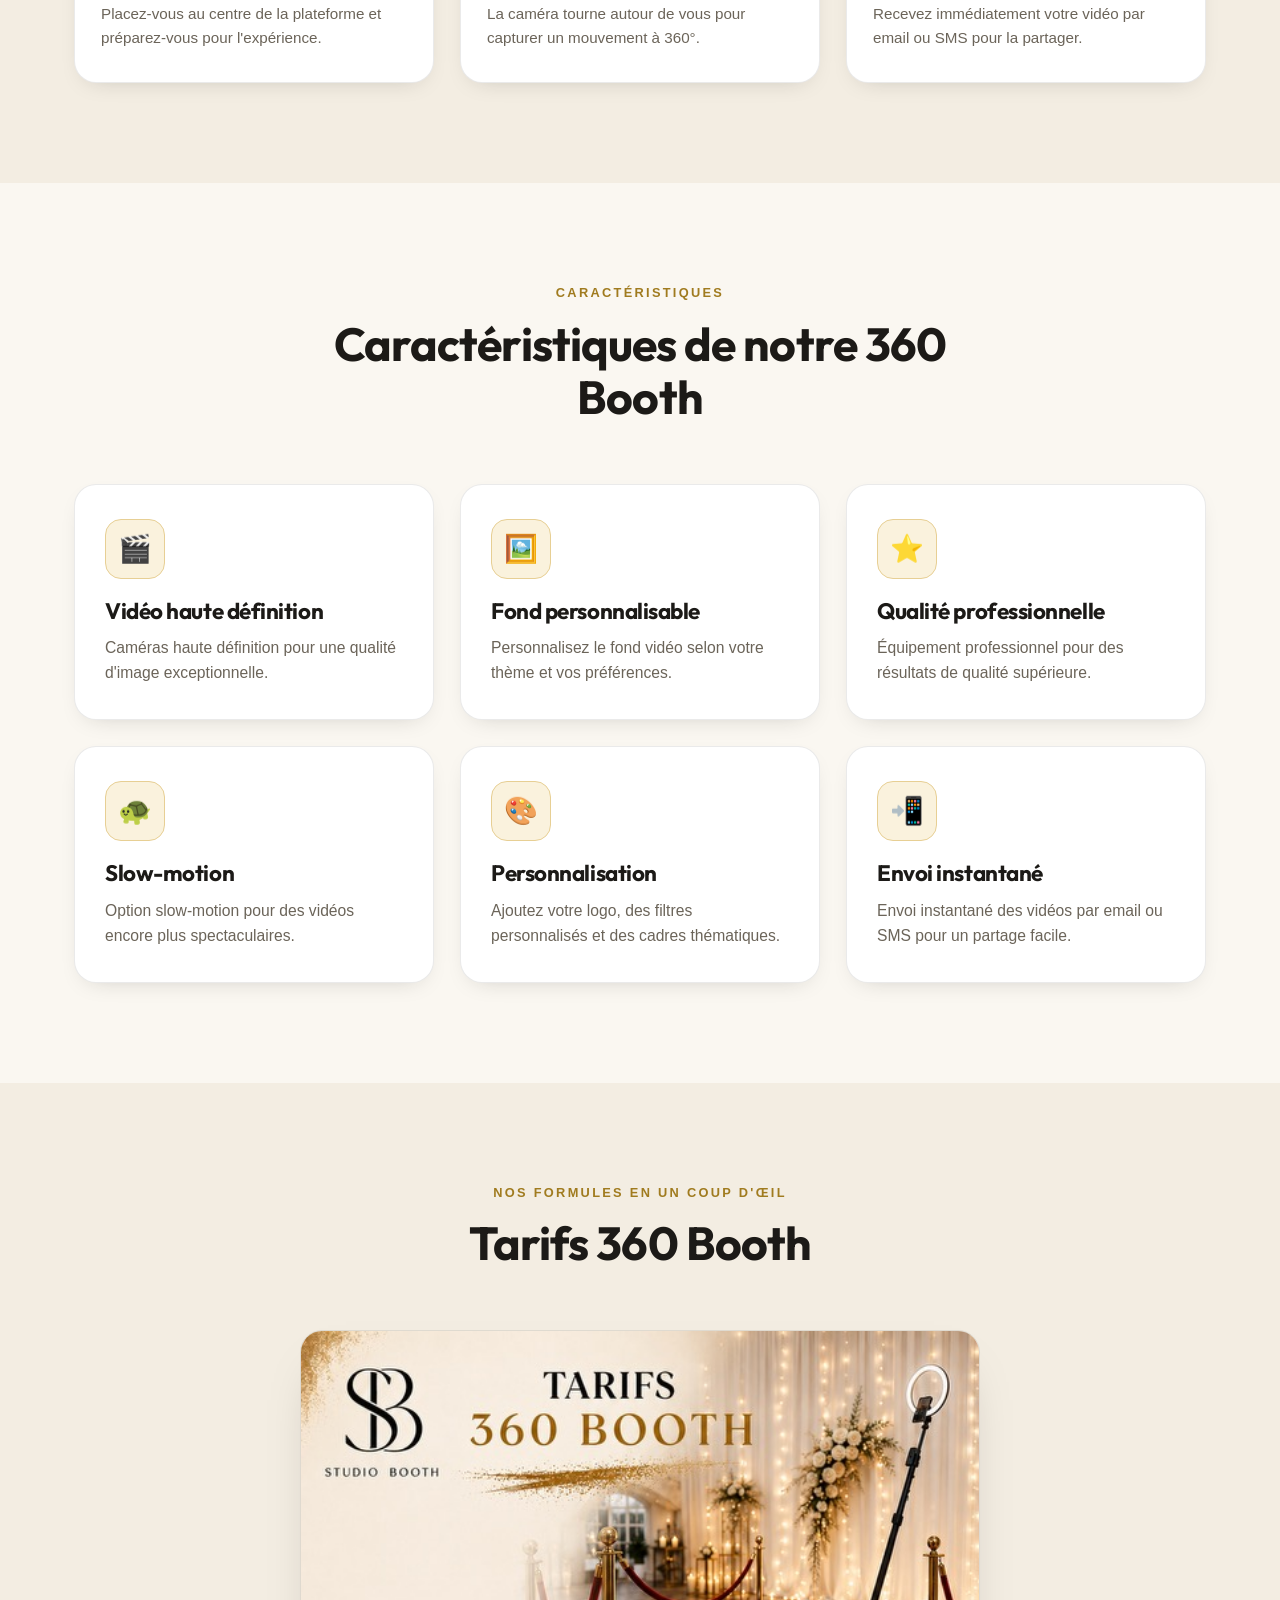
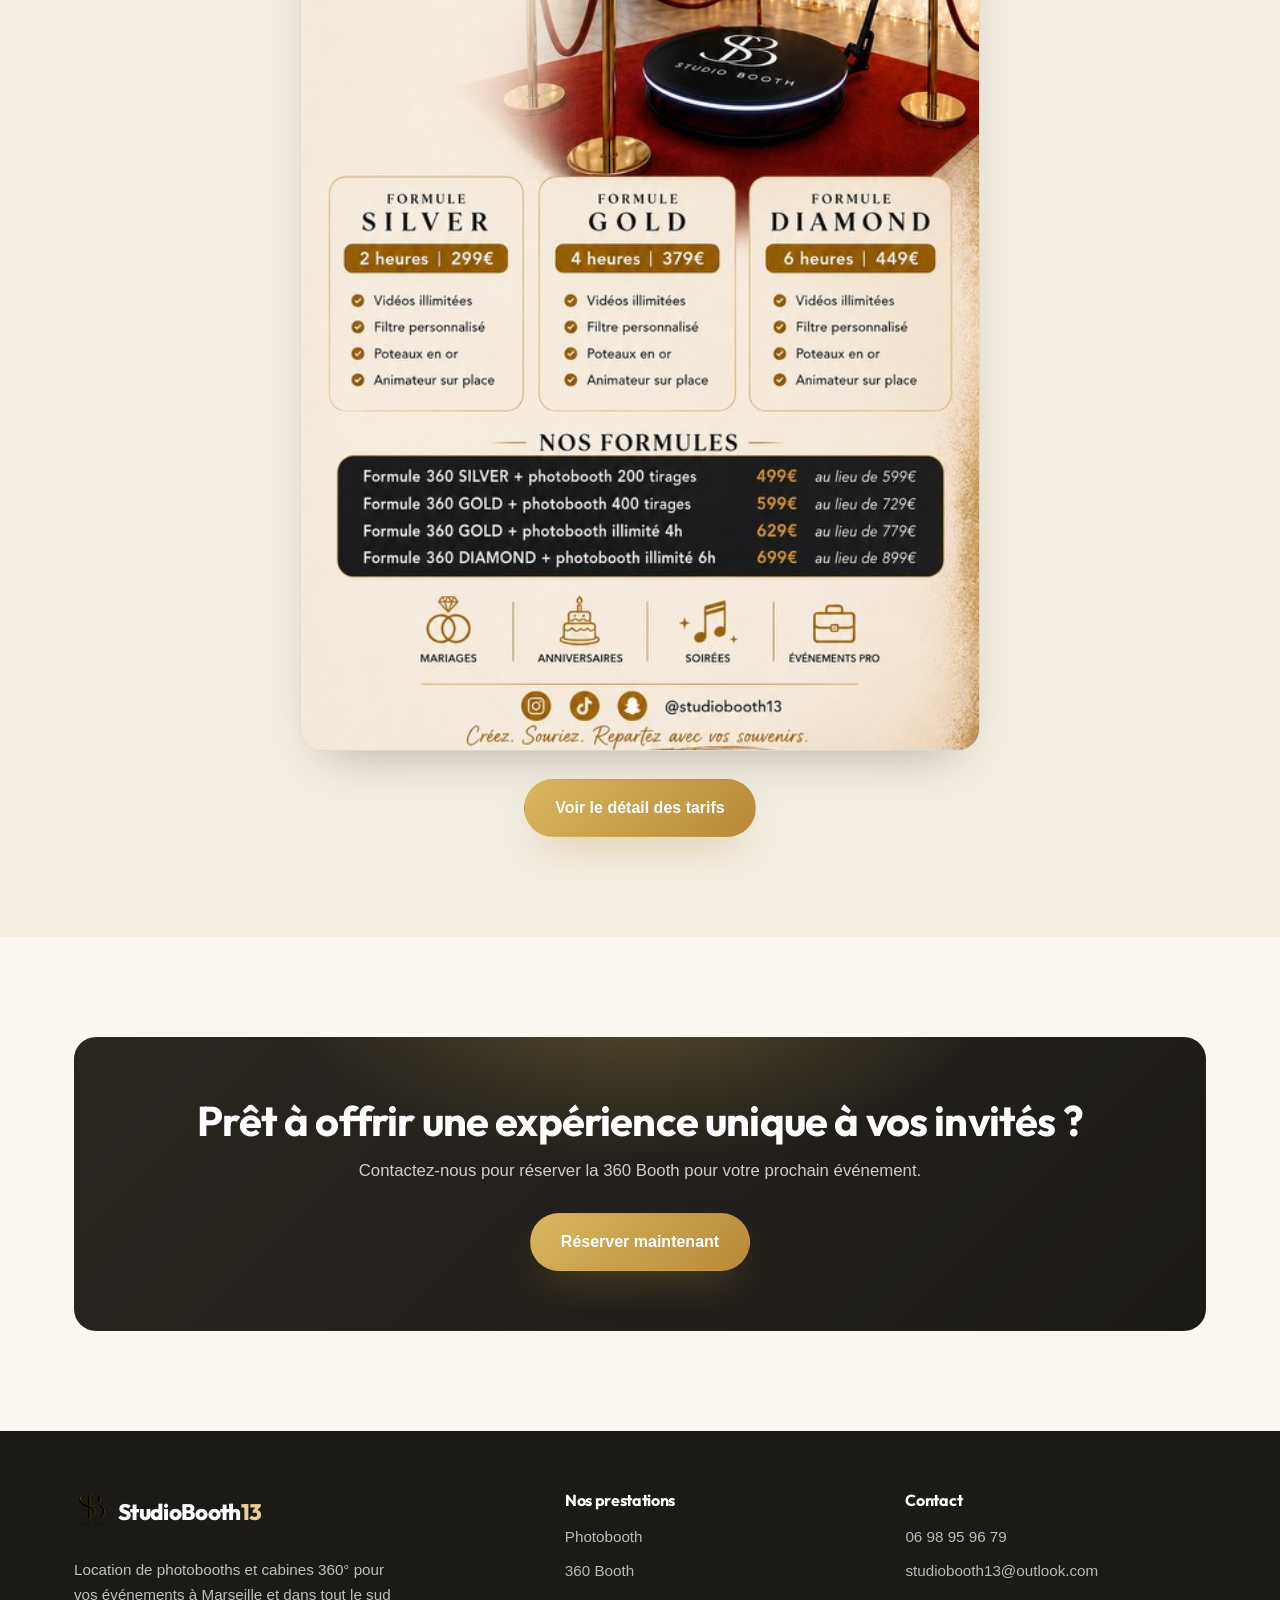
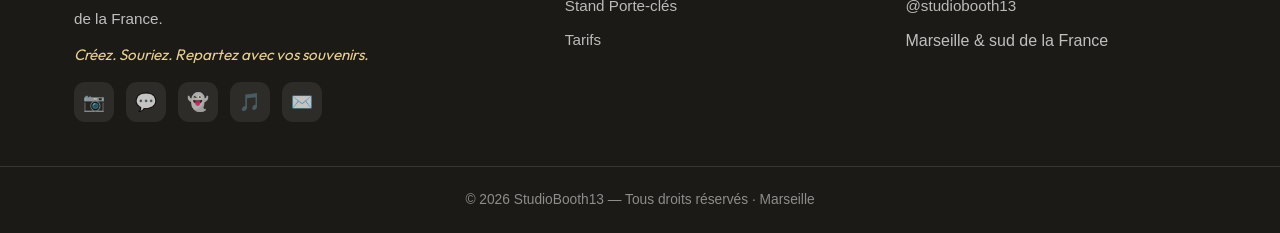
==== commit 99c8c0b8: "Intègre les 5 affiches, le Photobooth Miroir (formules illimitées), le nuancier porte-clés, options " ====
--- a/cabine-360.html
+++ b/cabine-360.html
@@ -135,8 +135,22 @@
     </div>
   </section>
 
+  <!-- AFFICHE TARIFS 360 -->
+  <section class="section section--tint">
+    <div class="container">
+      <div class="section__head">
+        <p class="section__eyebrow">Nos formules en un coup d'œil</p>
+        <h2 class="section__title">Tarifs 360 Booth</h2>
+      </div>
+      <img class="affiche" src="assets/affiche-360.jpg" alt="Tarifs 360 Booth StudioBooth13 : formules Silver, Gold, Diamond et formules combinées 360 + Photobooth" loading="lazy" />
+      <div style="text-align:center; margin-top:28px;">
+        <a href="tarifs.html" class="btn btn--primary">Voir le détail des tarifs</a>
+      </div>
+    </div>
+  </section>
+
   <!-- CTA -->
-  <section class="section section--tint">
+  <section class="section">
     <div class="container">
       <div class="cta-band">
         <h2>Prêt à offrir une expérience unique à vos invités ?</h2>
@@ -152,9 +166,12 @@
       <div class="footer__brand">
         <a href="index.html" class="brand"><img src="assets/logo.png" alt="StudioBooth13" class="brand__logo" /><span class="brand__name">StudioBooth<b>13</b></span></a>
         <p>Location de photobooths et cabines 360° pour vos événements à Marseille et dans tout le sud de la France.</p>
+        <p class="footer__tagline">Créez. Souriez. Repartez avec vos souvenirs.</p>
         <div class="footer__socials">
           <a href="https://instagram.com/studiobooth13" target="_blank" rel="noopener" aria-label="Instagram">📷</a>
           <a href="https://wa.me/33698959679" target="_blank" rel="noopener" aria-label="WhatsApp">💬</a>
+          <a href="https://www.snapchat.com/add/studiobooth13" target="_blank" rel="noopener" aria-label="Snapchat">👻</a>
+          <a href="https://www.tiktok.com/@studiobooth13" target="_blank" rel="noopener" aria-label="TikTok">🎵</a>
           <a href="mailto:studiobooth13@outlook.com" aria-label="Email">✉️</a>
         </div>
       </div>
--- a/styles.css
+++ b/styles.css
@@ -245,6 +245,8 @@
 .hero__logo { height: 96px; width: auto; margin: 0 auto 26px; display: block; }
 .product__photo { width: 100%; height: 210px; object-fit: cover; border-radius: var(--radius-sm); margin-bottom: 22px; border: 1px solid var(--line); display: block; }
 .split__photo { width: 100%; height: 100%; min-height: 360px; object-fit: cover; border-radius: var(--radius); box-shadow: var(--shadow); display: block; }
+/* Recadrage : afficher le haut de l'image (ex. photobooth vintage en portrait) */
+.product__photo.is-top, .split__photo.is-top { object-position: center 28%; }
 
 /* ===== Liste à puces dorées ===== */
 .checklist { display: grid; gap: 12px; }
@@ -305,6 +307,7 @@
 .pricing-group__head { max-width: 760px; margin: 0 auto 34px; text-align: center; }
 .pricing-group__head h3 { font-size: clamp(1.5rem, 3vw, 2rem); margin-bottom: 10px; }
 .pricing-group__head p { color: var(--muted); }
+.group-tag { display: inline-block; margin-bottom: 12px; background: var(--grad-gold); color: #fff; font-weight: 700; font-size: 0.78rem; letter-spacing: 0.04em; padding: 6px 15px; border-radius: 999px; }
 .plan { background: var(--surface); border: 1px solid var(--line); border-radius: var(--radius); padding: 36px 30px; display: flex; flex-direction: column; position: relative; box-shadow: var(--shadow-sm); transition: transform 0.35s var(--ease), box-shadow 0.35s; }
 .plan:hover { transform: translateY(-6px); box-shadow: var(--shadow); }
 .plan--featured { border-color: var(--gold-soft); box-shadow: var(--shadow-gold); }
@@ -389,6 +392,7 @@
 .footer .brand__name { color: #fff; }
 .footer .brand__name b { color: var(--gold-soft); }
 .footer__brand p { margin-top: 16px; max-width: 320px; font-size: 0.95rem; }
+.footer__tagline { font-family: var(--font-display); font-style: italic; color: var(--gold-soft) !important; margin-top: 12px !important; }
 .footer__col h4 { color: #fff; font-size: 1rem; margin-bottom: 16px; }
 .footer__col a, .footer__col li { color: rgba(255,255,255,0.7); font-size: 0.95rem; display: block; margin-bottom: 10px; transition: color 0.2s; }
 .footer__col a:hover { color: var(--gold-soft); }
@@ -413,6 +417,28 @@
 .fab--reveal { transform: translateY(120px); }
 .fab--reveal.is-visible { transform: translateY(0); }
 
+/* ===== Affiches / visuels d'information ===== */
+.affiche { display: block; width: 100%; max-width: 680px; margin: 0 auto; border-radius: var(--radius); box-shadow: var(--shadow); border: 1px solid var(--line); }
+.affiche-grid { display: grid; grid-template-columns: repeat(3, 1fr); gap: 24px; align-items: start; }
+.affiche-grid .affiche { max-width: none; }
+
+/* ===== Encart d'information (ex. miroir) ===== */
+.note-card { display: flex; gap: 16px; align-items: center; background: var(--gold-pale); border: 1px solid var(--gold-soft); border-radius: var(--radius); padding: 20px 26px; max-width: 780px; margin: 36px auto 0; }
+.note-card__icon { font-size: 1.7rem; flex: none; }
+.note-card p { color: var(--ink-2); margin: 0; font-size: 0.98rem; }
+.note-card strong { color: var(--gold-deep); }
+
+/* ===== Nuancier porte-clés ===== */
+.colors-grid { display: grid; grid-template-columns: repeat(3, 1fr); gap: 22px; }
+.color-card { background: var(--surface); border: 1px solid var(--line); border-radius: var(--radius); padding: 28px; text-align: center; box-shadow: var(--shadow-sm); transition: transform 0.3s var(--ease); }
+.color-card:hover { transform: translateY(-6px); }
+.color-swatch { width: 64px; height: 64px; border-radius: 50%; margin: 0 auto 16px; border: 3px solid #fff; box-shadow: 0 8px 18px -6px rgba(0,0,0,0.45); }
+.color-swatch--marron { background: #7b4a2b; }
+.color-swatch--gris { background: #6f7177; }
+.color-swatch--noir { background: #1c1a17; }
+.color-card h4 { font-size: 1.1rem; margin-bottom: 6px; }
+.color-card p { color: var(--muted); font-size: 0.92rem; }
+
 /* ===== Reveal ===== */
 [data-reveal] { opacity: 0; transform: translateY(26px); transition: opacity 0.7s var(--ease), transform 0.7s var(--ease); }
 [data-reveal].is-visible { opacity: 1; transform: none; }
@@ -420,6 +446,9 @@
 /* ===== Responsive ===== */
 @media (max-width: 980px) {
   .grid--3, .grid--4 { grid-template-columns: repeat(2, 1fr); }
+  .affiche-grid { grid-template-columns: 1fr; }
+  .colors-grid { grid-template-columns: repeat(3, 1fr); }
+  .note-card { flex-direction: column; text-align: center; }
   .steps__list--3, .steps__list--4 { grid-template-columns: repeat(2, 1fr); }
   .options-grid { grid-template-columns: repeat(2, 1fr); }
   .split { grid-template-columns: 1fr; gap: 36px; }
@@ -444,6 +473,7 @@
   .nav__toggle { display: flex; }
   .section { padding: 70px 0; }
   .grid--2, .grid--3, .grid--4 { grid-template-columns: 1fr; max-width: 440px; margin-inline: auto; }
+  .colors-grid { grid-template-columns: 1fr; max-width: 360px; margin-inline: auto; }
   .steps__list--3, .steps__list--4 { grid-template-columns: 1fr; max-width: 440px; margin-inline: auto; }
   .options-grid { grid-template-columns: 1fr; }
   .included-banner .checklist { grid-template-columns: 1fr; }
